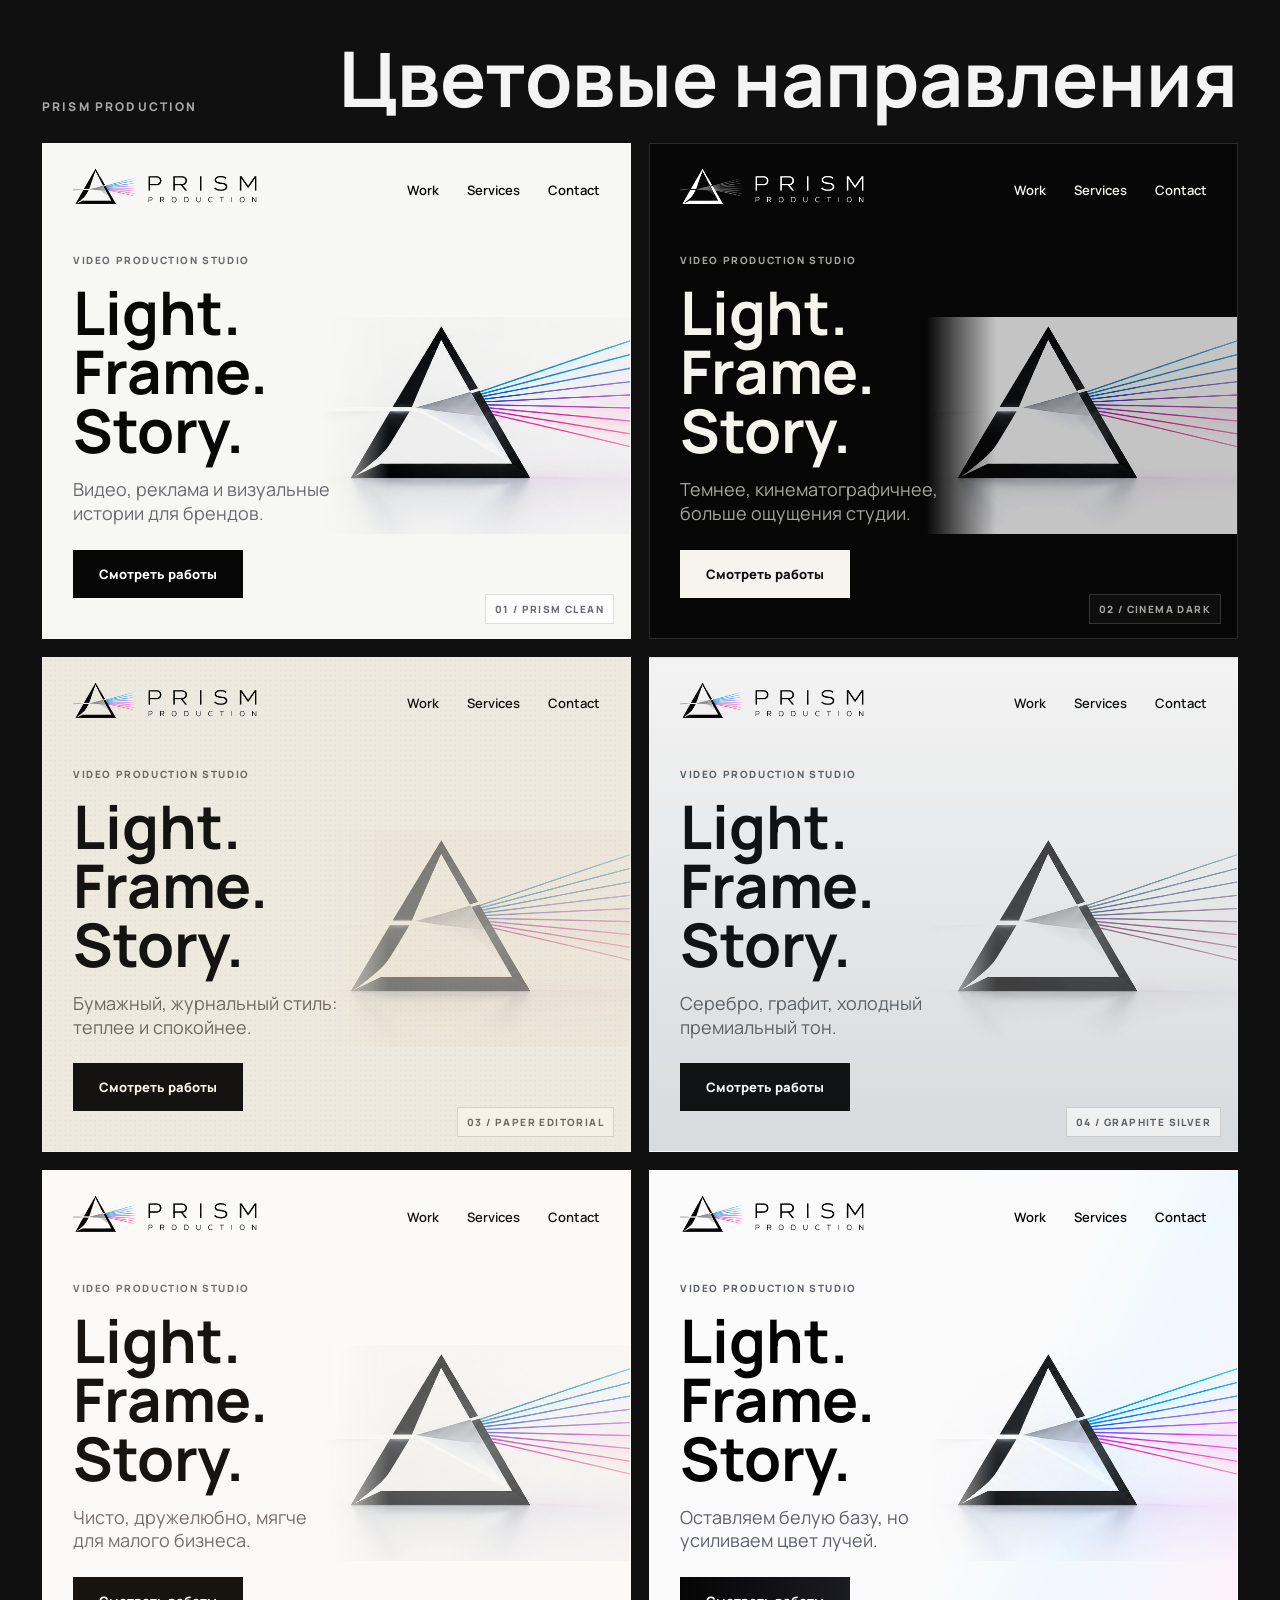
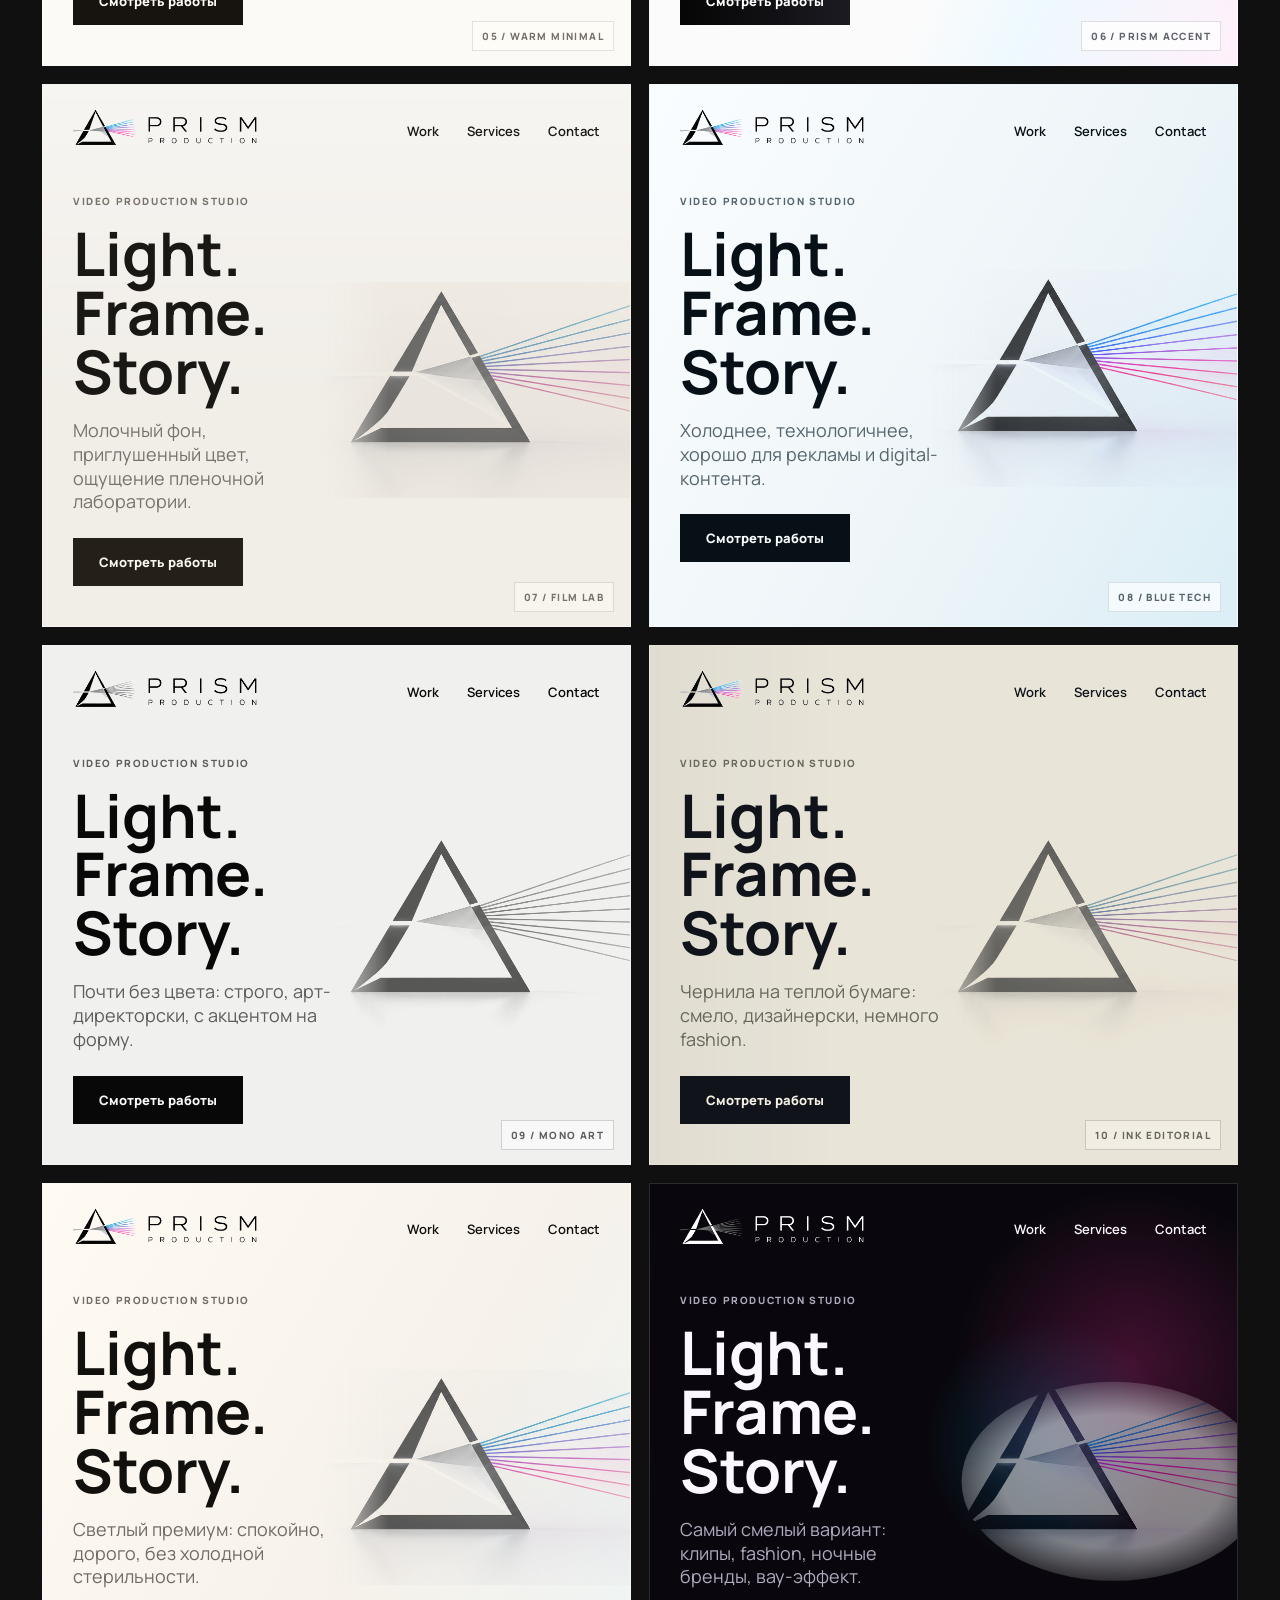
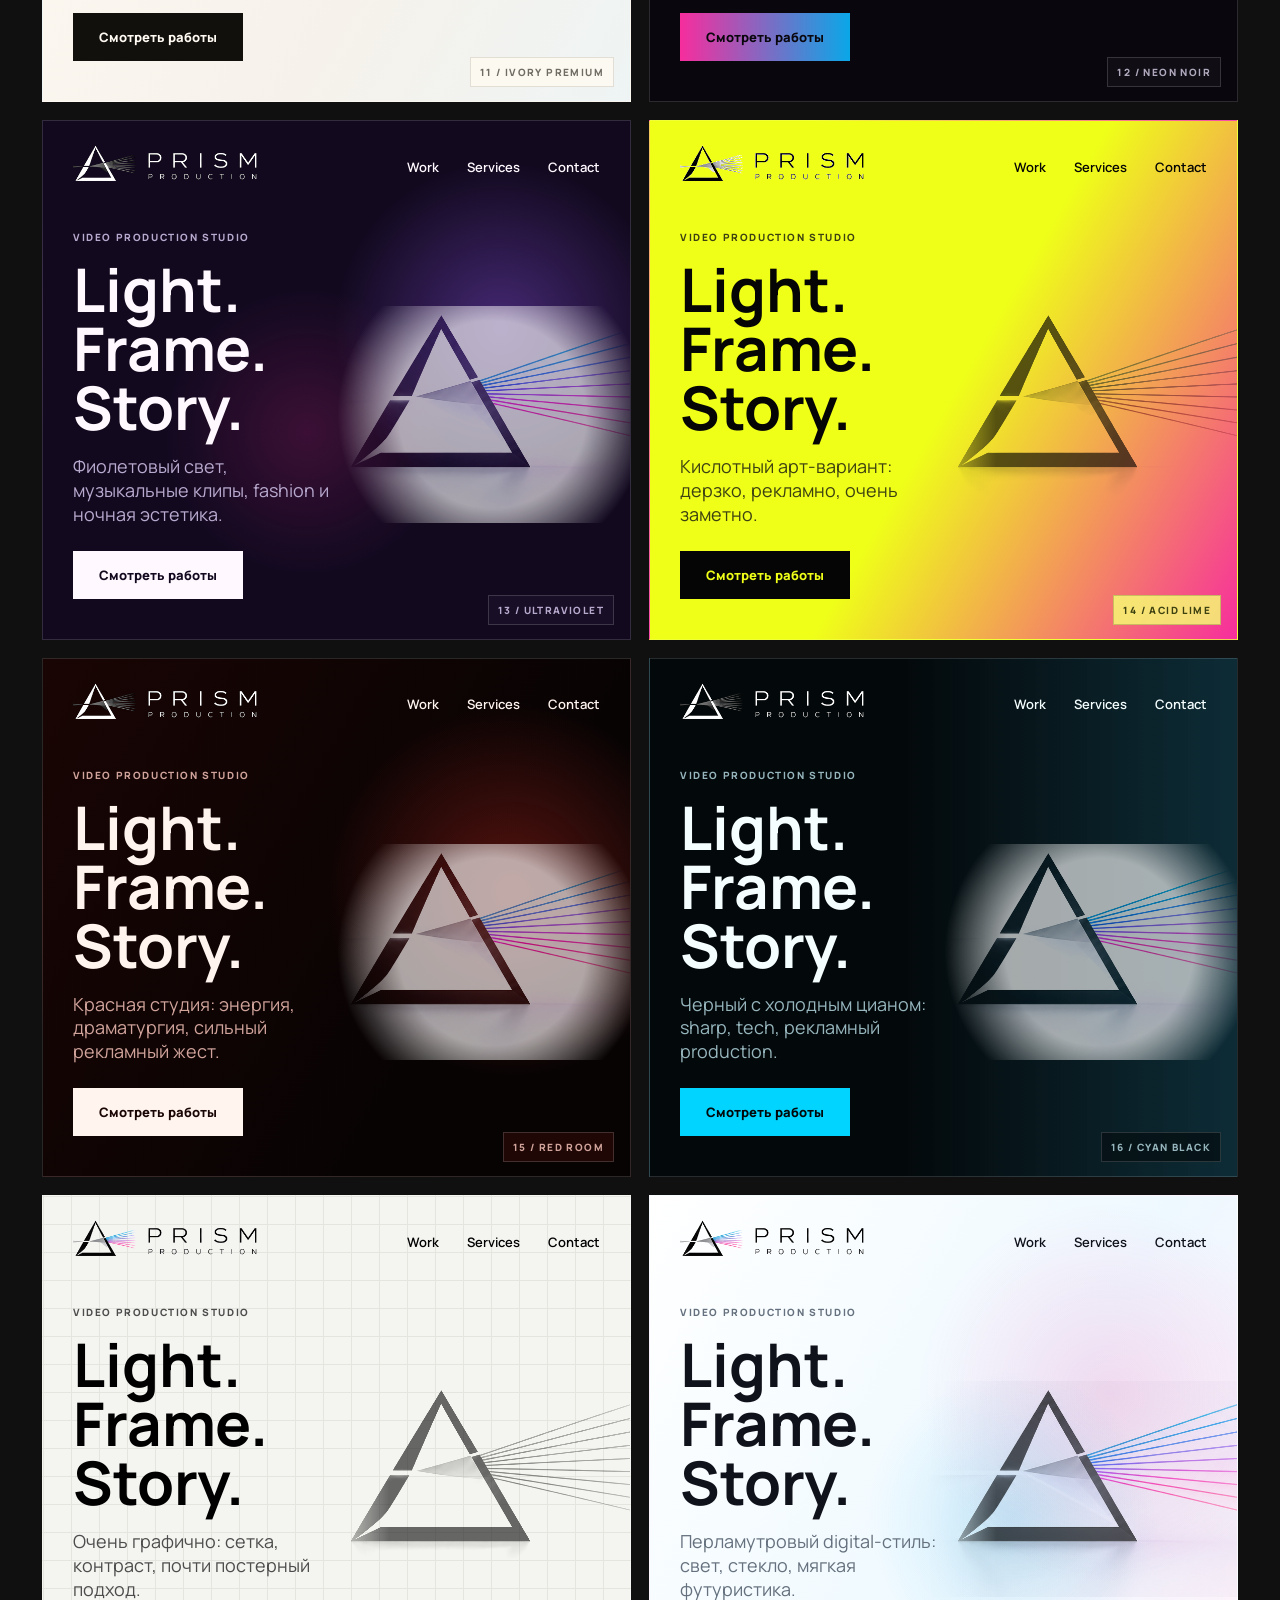
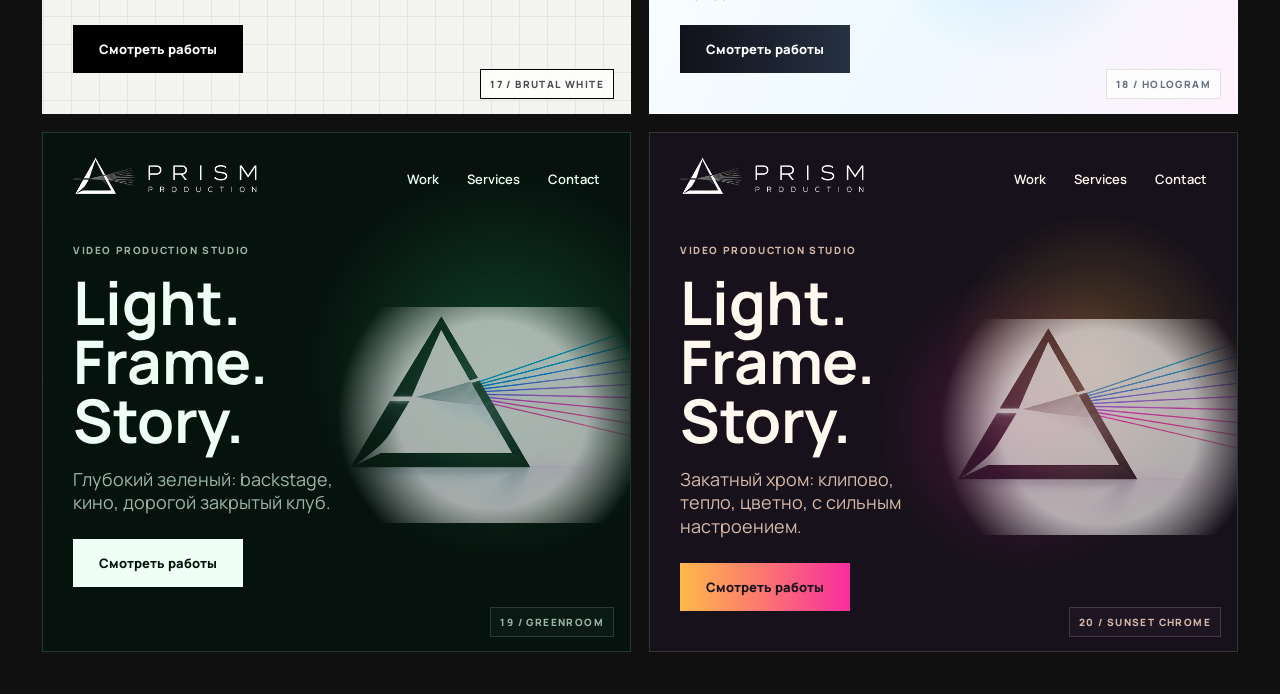
==== preview-color-variants.html @ ff5c2d5b "Add expanded color variant gallery" ====
<!doctype html>
<html lang="ru">
  <head>
    <meta charset="utf-8" />
    <meta name="viewport" content="width=device-width, initial-scale=1" />
    <title>PRISM color variants</title>
    <link rel="preconnect" href="https://fonts.googleapis.com" />
    <link rel="preconnect" href="https://fonts.gstatic.com" crossorigin />
    <link href="https://fonts.googleapis.com/css2?family=Manrope:wght@400;600;700;800&display=swap" rel="stylesheet" />
    <link rel="stylesheet" href="preview-color-variants.css" />
  </head>
  <body>
    <main class="preview-page">
      <header class="preview-intro">
        <p>PRISM Production</p>
        <h1>Цветовые направления</h1>
      </header>

      <section class="variant-grid">
        <article class="mockup clean">
          <div class="mockup-label">01 / PRISM Clean</div>
          <div class="mockup-header">
            <img src="assets/logo-transparent.png" alt="PRISM Production" />
            <nav><span>Work</span><span>Services</span><span>Contact</span></nav>
          </div>
          <div class="mockup-hero">
            <div>
              <p>Video production studio</p>
              <h2>Light. Frame. Story.</h2>
              <span>Видео, реклама и визуальные истории для брендов.</span>
              <button>Смотреть работы</button>
            </div>
            <img src="assets/hero-prism.png" alt="" />
          </div>
        </article>

        <article class="mockup dark">
          <div class="mockup-label">02 / Cinema Dark</div>
          <div class="mockup-header">
            <img src="assets/logo-transparent.png" alt="PRISM Production" />
            <nav><span>Work</span><span>Services</span><span>Contact</span></nav>
          </div>
          <div class="mockup-hero">
            <div>
              <p>Video production studio</p>
              <h2>Light. Frame. Story.</h2>
              <span>Темнее, кинематографичнее, больше ощущения студии.</span>
              <button>Смотреть работы</button>
            </div>
            <img src="assets/hero-prism.png" alt="" />
          </div>
        </article>

        <article class="mockup paper">
          <div class="mockup-label">03 / Paper Editorial</div>
          <div class="mockup-header">
            <img src="assets/logo-transparent.png" alt="PRISM Production" />
            <nav><span>Work</span><span>Services</span><span>Contact</span></nav>
          </div>
          <div class="mockup-hero">
            <div>
              <p>Video production studio</p>
              <h2>Light. Frame. Story.</h2>
              <span>Бумажный, журнальный стиль: теплее и спокойнее.</span>
              <button>Смотреть работы</button>
            </div>
            <img src="assets/hero-prism.png" alt="" />
          </div>
        </article>

        <article class="mockup graphite">
          <div class="mockup-label">04 / Graphite Silver</div>
          <div class="mockup-header">
            <img src="assets/logo-transparent.png" alt="PRISM Production" />
            <nav><span>Work</span><span>Services</span><span>Contact</span></nav>
          </div>
          <div class="mockup-hero">
            <div>
              <p>Video production studio</p>
              <h2>Light. Frame. Story.</h2>
              <span>Серебро, графит, холодный премиальный тон.</span>
              <button>Смотреть работы</button>
            </div>
            <img src="assets/hero-prism.png" alt="" />
          </div>
        </article>

        <article class="mockup warm">
          <div class="mockup-label">05 / Warm Minimal</div>
          <div class="mockup-header">
            <img src="assets/logo-transparent.png" alt="PRISM Production" />
            <nav><span>Work</span><span>Services</span><span>Contact</span></nav>
          </div>
          <div class="mockup-hero">
            <div>
              <p>Video production studio</p>
              <h2>Light. Frame. Story.</h2>
              <span>Чисто, дружелюбно, мягче для малого бизнеса.</span>
              <button>Смотреть работы</button>
            </div>
            <img src="assets/hero-prism.png" alt="" />
          </div>
        </article>

        <article class="mockup accent">
          <div class="mockup-label">06 / Prism Accent</div>
          <div class="mockup-header">
            <img src="assets/logo-transparent.png" alt="PRISM Production" />
            <nav><span>Work</span><span>Services</span><span>Contact</span></nav>
          </div>
          <div class="mockup-hero">
            <div>
              <p>Video production studio</p>
              <h2>Light. Frame. Story.</h2>
              <span>Оставляем белую базу, но усиливаем цвет лучей.</span>
              <button>Смотреть работы</button>
            </div>
            <img src="assets/hero-prism.png" alt="" />
          </div>
        </article>

        <article class="mockup film-lab">
          <div class="mockup-label">07 / Film Lab</div>
          <div class="mockup-header">
            <img src="assets/logo-transparent.png" alt="PRISM Production" />
            <nav><span>Work</span><span>Services</span><span>Contact</span></nav>
          </div>
          <div class="mockup-hero">
            <div>
              <p>Video production studio</p>
              <h2>Light. Frame. Story.</h2>
              <span>Молочный фон, приглушенный цвет, ощущение пленочной лаборатории.</span>
              <button>Смотреть работы</button>
            </div>
            <img src="assets/hero-prism.png" alt="" />
          </div>
        </article>

        <article class="mockup blue-tech">
          <div class="mockup-label">08 / Blue Tech</div>
          <div class="mockup-header">
            <img src="assets/logo-transparent.png" alt="PRISM Production" />
            <nav><span>Work</span><span>Services</span><span>Contact</span></nav>
          </div>
          <div class="mockup-hero">
            <div>
              <p>Video production studio</p>
              <h2>Light. Frame. Story.</h2>
              <span>Холоднее, технологичнее, хорошо для рекламы и digital-контента.</span>
              <button>Смотреть работы</button>
            </div>
            <img src="assets/hero-prism.png" alt="" />
          </div>
        </article>

        <article class="mockup mono-art">
          <div class="mockup-label">09 / Mono Art</div>
          <div class="mockup-header">
            <img src="assets/logo-transparent.png" alt="PRISM Production" />
            <nav><span>Work</span><span>Services</span><span>Contact</span></nav>
          </div>
          <div class="mockup-hero">
            <div>
              <p>Video production studio</p>
              <h2>Light. Frame. Story.</h2>
              <span>Почти без цвета: строго, арт-директорски, с акцентом на форму.</span>
              <button>Смотреть работы</button>
            </div>
            <img src="assets/hero-prism.png" alt="" />
          </div>
        </article>

        <article class="mockup ink-editorial">
          <div class="mockup-label">10 / Ink Editorial</div>
          <div class="mockup-header">
            <img src="assets/logo-transparent.png" alt="PRISM Production" />
            <nav><span>Work</span><span>Services</span><span>Contact</span></nav>
          </div>
          <div class="mockup-hero">
            <div>
              <p>Video production studio</p>
              <h2>Light. Frame. Story.</h2>
              <span>Чернила на теплой бумаге: смело, дизайнерски, немного fashion.</span>
              <button>Смотреть работы</button>
            </div>
            <img src="assets/hero-prism.png" alt="" />
          </div>
        </article>

        <article class="mockup ivory-premium">
          <div class="mockup-label">11 / Ivory Premium</div>
          <div class="mockup-header">
            <img src="assets/logo-transparent.png" alt="PRISM Production" />
            <nav><span>Work</span><span>Services</span><span>Contact</span></nav>
          </div>
          <div class="mockup-hero">
            <div>
              <p>Video production studio</p>
              <h2>Light. Frame. Story.</h2>
              <span>Светлый премиум: спокойно, дорого, без холодной стерильности.</span>
              <button>Смотреть работы</button>
            </div>
            <img src="assets/hero-prism.png" alt="" />
          </div>
        </article>

        <article class="mockup neon-noir">
          <div class="mockup-label">12 / Neon Noir</div>
          <div class="mockup-header">
            <img src="assets/logo-transparent.png" alt="PRISM Production" />
            <nav><span>Work</span><span>Services</span><span>Contact</span></nav>
          </div>
          <div class="mockup-hero">
            <div>
              <p>Video production studio</p>
              <h2>Light. Frame. Story.</h2>
              <span>Самый смелый вариант: клипы, fashion, ночные бренды, вау-эффект.</span>
              <button>Смотреть работы</button>
            </div>
            <img src="assets/hero-prism.png" alt="" />
          </div>
        </article>

        <article class="mockup ultraviolet">
          <div class="mockup-label">13 / Ultraviolet</div>
          <div class="mockup-header">
            <img src="assets/logo-transparent.png" alt="PRISM Production" />
            <nav><span>Work</span><span>Services</span><span>Contact</span></nav>
          </div>
          <div class="mockup-hero">
            <div>
              <p>Video production studio</p>
              <h2>Light. Frame. Story.</h2>
              <span>Фиолетовый свет, музыкальные клипы, fashion и ночная эстетика.</span>
              <button>Смотреть работы</button>
            </div>
            <img src="assets/hero-prism.png" alt="" />
          </div>
        </article>

        <article class="mockup acid-lime">
          <div class="mockup-label">14 / Acid Lime</div>
          <div class="mockup-header">
            <img src="assets/logo-transparent.png" alt="PRISM Production" />
            <nav><span>Work</span><span>Services</span><span>Contact</span></nav>
          </div>
          <div class="mockup-hero">
            <div>
              <p>Video production studio</p>
              <h2>Light. Frame. Story.</h2>
              <span>Кислотный арт-вариант: дерзко, рекламно, очень заметно.</span>
              <button>Смотреть работы</button>
            </div>
            <img src="assets/hero-prism.png" alt="" />
          </div>
        </article>

        <article class="mockup red-room">
          <div class="mockup-label">15 / Red Room</div>
          <div class="mockup-header">
            <img src="assets/logo-transparent.png" alt="PRISM Production" />
            <nav><span>Work</span><span>Services</span><span>Contact</span></nav>
          </div>
          <div class="mockup-hero">
            <div>
              <p>Video production studio</p>
              <h2>Light. Frame. Story.</h2>
              <span>Красная студия: энергия, драматургия, сильный рекламный жест.</span>
              <button>Смотреть работы</button>
            </div>
            <img src="assets/hero-prism.png" alt="" />
          </div>
        </article>

        <article class="mockup cyan-black">
          <div class="mockup-label">16 / Cyan Black</div>
          <div class="mockup-header">
            <img src="assets/logo-transparent.png" alt="PRISM Production" />
            <nav><span>Work</span><span>Services</span><span>Contact</span></nav>
          </div>
          <div class="mockup-hero">
            <div>
              <p>Video production studio</p>
              <h2>Light. Frame. Story.</h2>
              <span>Черный с холодным цианом: sharp, tech, рекламный production.</span>
              <button>Смотреть работы</button>
            </div>
            <img src="assets/hero-prism.png" alt="" />
          </div>
        </article>

        <article class="mockup brutal-white">
          <div class="mockup-label">17 / Brutal White</div>
          <div class="mockup-header">
            <img src="assets/logo-transparent.png" alt="PRISM Production" />
            <nav><span>Work</span><span>Services</span><span>Contact</span></nav>
          </div>
          <div class="mockup-hero">
            <div>
              <p>Video production studio</p>
              <h2>Light. Frame. Story.</h2>
              <span>Очень графично: сетка, контраст, почти постерный подход.</span>
              <button>Смотреть работы</button>
            </div>
            <img src="assets/hero-prism.png" alt="" />
          </div>
        </article>

        <article class="mockup hologram">
          <div class="mockup-label">18 / Hologram</div>
          <div class="mockup-header">
            <img src="assets/logo-transparent.png" alt="PRISM Production" />
            <nav><span>Work</span><span>Services</span><span>Contact</span></nav>
          </div>
          <div class="mockup-hero">
            <div>
              <p>Video production studio</p>
              <h2>Light. Frame. Story.</h2>
              <span>Перламутровый digital-стиль: свет, стекло, мягкая футуристика.</span>
              <button>Смотреть работы</button>
            </div>
            <img src="assets/hero-prism.png" alt="" />
          </div>
        </article>

        <article class="mockup greenroom">
          <div class="mockup-label">19 / Greenroom</div>
          <div class="mockup-header">
            <img src="assets/logo-transparent.png" alt="PRISM Production" />
            <nav><span>Work</span><span>Services</span><span>Contact</span></nav>
          </div>
          <div class="mockup-hero">
            <div>
              <p>Video production studio</p>
              <h2>Light. Frame. Story.</h2>
              <span>Глубокий зеленый: backstage, кино, дорогой закрытый клуб.</span>
              <button>Смотреть работы</button>
            </div>
            <img src="assets/hero-prism.png" alt="" />
          </div>
        </article>

        <article class="mockup sunset-chrome">
          <div class="mockup-label">20 / Sunset Chrome</div>
          <div class="mockup-header">
            <img src="assets/logo-transparent.png" alt="PRISM Production" />
            <nav><span>Work</span><span>Services</span><span>Contact</span></nav>
          </div>
          <div class="mockup-hero">
            <div>
              <p>Video production studio</p>
              <h2>Light. Frame. Story.</h2>
              <span>Закатный хром: клипово, тепло, цветно, с сильным настроением.</span>
              <button>Смотреть работы</button>
            </div>
            <img src="assets/hero-prism.png" alt="" />
          </div>
        </article>
      </section>
    </main>
  </body>
</html>
---- preview-color-variants.css ----
* {
  box-sizing: border-box;
}

body {
  margin: 0;
  background: #101010;
  color: #f4f4f4;
  font-family: "Manrope", Arial, sans-serif;
}

.preview-page {
  padding: 42px;
}

.preview-intro {
  display: flex;
  align-items: end;
  justify-content: space-between;
  gap: 24px;
  margin-bottom: 28px;
}

.preview-intro p {
  margin: 0;
  color: #a7a7a7;
  font-size: 12px;
  font-weight: 800;
  letter-spacing: 0.18em;
  text-transform: uppercase;
}

.preview-intro h1 {
  margin: 0;
  font-size: clamp(36px, 6vw, 82px);
  line-height: 0.95;
}

.variant-grid {
  display: grid;
  grid-template-columns: repeat(2, minmax(0, 1fr));
  gap: 18px;
}

.mockup {
  --bg: #f7f7f5;
  --paper: #fff;
  --ink: #070707;
  --muted: #686a70;
  --line: rgba(0, 0, 0, 0.12);
  position: relative;
  min-height: 430px;
  overflow: hidden;
  border: 1px solid rgba(255, 255, 255, 0.14);
  background: var(--bg);
  color: var(--ink);
}

.mockup-label {
  position: absolute;
  right: 16px;
  bottom: 14px;
  z-index: 5;
  padding: 7px 9px;
  border: 1px solid var(--line);
  background: color-mix(in srgb, var(--paper) 82%, transparent);
  color: var(--muted);
  font-size: 10px;
  font-weight: 800;
  letter-spacing: 0.14em;
  text-transform: uppercase;
}

.mockup-header {
  position: relative;
  z-index: 3;
  display: flex;
  align-items: center;
  justify-content: space-between;
  gap: 24px;
  padding: 24px 30px;
}

.mockup-header img {
  width: 185px;
}

.mockup-header nav {
  display: flex;
  gap: 28px;
  font-size: 13px;
  font-weight: 600;
}

.mockup-hero {
  position: relative;
  display: grid;
  grid-template-columns: minmax(0, 0.95fr) minmax(280px, 1.05fr);
  align-items: center;
  min-height: 330px;
  padding: 18px 0 40px 30px;
}

.mockup-hero div {
  position: relative;
  z-index: 3;
}

.mockup-hero p {
  margin: 0 0 16px;
  color: var(--muted);
  font-size: 10px;
  font-weight: 800;
  letter-spacing: 0.16em;
  text-transform: uppercase;
}

.mockup-hero h2 {
  max-width: 490px;
  margin: 0 0 18px;
  font-size: clamp(42px, 4.7vw, 68px);
  line-height: 0.98;
}

.mockup-hero span {
  display: block;
  max-width: 360px;
  margin-bottom: 24px;
  color: var(--muted);
  font-size: 18px;
  line-height: 1.32;
}

.mockup-hero button {
  min-width: 170px;
  height: 48px;
  border: 0;
  background: var(--ink);
  color: var(--paper);
  font: inherit;
  font-size: 13px;
  font-weight: 800;
}

.mockup-hero > img {
  position: relative;
  z-index: 2;
  width: 118%;
  margin-left: -6%;
  mix-blend-mode: multiply;
  -webkit-mask-image: linear-gradient(90deg, transparent 0, #000 20%, #000 100%);
  mask-image: linear-gradient(90deg, transparent 0, #000 20%, #000 100%);
}

.dark {
  --bg: #070707;
  --paper: #101010;
  --ink: #f6f4ef;
  --muted: #a6a6a0;
  --line: rgba(255, 255, 255, 0.16);
}

.dark .mockup-header img {
  filter: invert(1) grayscale(1) contrast(1.12);
  mix-blend-mode: screen;
}

.dark .mockup-hero > img {
  opacity: 0.76;
  filter: saturate(0.75) contrast(1.1);
  mix-blend-mode: screen;
}

.paper {
  --bg: #eee9df;
  --paper: #f8f3e8;
  --ink: #15130f;
  --muted: #6f695f;
  --line: rgba(45, 38, 26, 0.16);
}

.paper::before {
  position: absolute;
  inset: 0;
  background-image: radial-gradient(rgba(40, 32, 18, 0.18) 0.55px, transparent 0.7px);
  background-size: 5px 5px;
  content: "";
  opacity: 0.36;
  pointer-events: none;
}

.paper .mockup-hero > img {
  opacity: 0.5;
  filter: grayscale(0.2) sepia(0.18) contrast(0.95);
}

.graphite {
  --bg: #e0e1e2;
  --paper: #f4f4f4;
  --ink: #101214;
  --muted: #5b6268;
  --line: rgba(16, 18, 20, 0.16);
  background: linear-gradient(180deg, #f3f3f3, #d8dadd);
}

.graphite .mockup-hero > img {
  opacity: 0.72;
  filter: grayscale(0.75) contrast(1.1);
}

.warm {
  --bg: #fbfaf7;
  --paper: #fffdf8;
  --ink: #17130e;
  --muted: #77706a;
  --line: rgba(40, 30, 18, 0.12);
}

.warm .mockup-hero > img {
  opacity: 0.7;
  filter: saturate(0.82) contrast(0.98);
}

.accent {
  --bg: #fbfbfb;
  --paper: #fff;
  --ink: #030303;
  --muted: #5f626b;
  --line: rgba(0, 0, 0, 0.12);
  background: linear-gradient(115deg, #fbfbfb 0%, #fbfbfb 58%, #eef9ff 72%, #fff0fa 100%);
}

.accent .mockup-hero > img {
  opacity: 0.9;
  filter: saturate(1.28) contrast(1.03);
}

.accent .mockup-hero button {
  background: linear-gradient(90deg, #050505, #1b1b22);
}

.film-lab {
  --bg: #f1eee8;
  --paper: #faf7f0;
  --ink: #1a1814;
  --muted: #77736c;
  --line: rgba(40, 35, 25, 0.14);
  background:
    linear-gradient(180deg, rgba(255, 255, 255, 0.4), transparent 58%),
    #f1eee8;
}

.film-lab .mockup-hero > img {
  opacity: 0.62;
  filter: saturate(0.72) contrast(0.92) sepia(0.08);
}

.film-lab .mockup-hero button {
  background: #242018;
  color: #faf7f0;
}

.blue-tech {
  --bg: #eef5f8;
  --paper: #f9fdff;
  --ink: #061016;
  --muted: #55656d;
  --line: rgba(0, 40, 65, 0.13);
  background:
    linear-gradient(120deg, #fafdff 0%, #eef5f8 58%, #dbeef6 100%);
}

.blue-tech .mockup-hero > img {
  opacity: 0.78;
  filter: hue-rotate(12deg) saturate(1.15) contrast(1.02);
}

.blue-tech .mockup-hero button {
  background: #061016;
  color: #f9fdff;
}

.mono-art {
  --bg: #f0f0ee;
  --paper: #fafafa;
  --ink: #080808;
  --muted: #5d5d5b;
  --line: rgba(0, 0, 0, 0.16);
  background: #f0f0ee;
}

.mono-art .mockup-hero > img {
  opacity: 0.64;
  filter: grayscale(1) contrast(1.16);
}

.mono-art .mockup-header img {
  filter: grayscale(1) contrast(1.1);
}

.ink-editorial {
  --bg: #e8e4d8;
  --paper: #f4f0e5;
  --ink: #10131a;
  --muted: #68675e;
  --line: rgba(16, 19, 26, 0.18);
  background:
    linear-gradient(90deg, rgba(16, 19, 26, 0.04), transparent 32%),
    #e8e4d8;
}

.ink-editorial .mockup-hero > img {
  opacity: 0.58;
  filter: grayscale(0.45) sepia(0.08) contrast(1.05);
}

.ink-editorial .mockup-hero button {
  background: #10131a;
  color: #f4f0e5;
}

.ivory-premium {
  --bg: #f6f2eb;
  --paper: #fffaf2;
  --ink: #12100d;
  --muted: #706c64;
  --line: rgba(50, 38, 22, 0.13);
  background:
    linear-gradient(120deg, #fffaf2 0%, #f6f2eb 62%, #eef4f4 100%);
}

.ivory-premium .mockup-hero > img {
  opacity: 0.66;
  filter: saturate(0.9) contrast(1);
}

.ivory-premium .mockup-hero button {
  background: #12100d;
  color: #fffaf2;
}

.neon-noir {
  --bg: #09070d;
  --paper: #120f18;
  --ink: #fbf8ff;
  --muted: #b1a9bd;
  --line: rgba(255, 255, 255, 0.16);
  background:
    radial-gradient(circle at 82% 35%, rgba(247, 45, 157, 0.24), transparent 30%),
    radial-gradient(circle at 68% 50%, rgba(10, 167, 232, 0.22), transparent 26%),
    #09070d;
}

.neon-noir .mockup-header img {
  filter: invert(1) grayscale(1) contrast(1.08);
  mix-blend-mode: screen;
}

.neon-noir .mockup-hero > img {
  opacity: 0.64;
  filter: saturate(1.42) contrast(1.08) brightness(0.78);
  mix-blend-mode: screen;
  clip-path: ellipse(44% 46% at 54% 52%);
  -webkit-mask-image: radial-gradient(ellipse at 54% 52%, #000 0 42%, transparent 72%);
  mask-image: radial-gradient(ellipse at 54% 52%, #000 0 42%, transparent 72%);
}

.neon-noir .mockup-hero button {
  background: linear-gradient(90deg, #f72d9d, #0aa7e8);
  color: #09070d;
}

.ultraviolet {
  --bg: #12091f;
  --paper: #1a1028;
  --ink: #fff9ff;
  --muted: #b8a9ce;
  --line: rgba(255, 255, 255, 0.16);
  background:
    radial-gradient(circle at 78% 40%, rgba(154, 92, 255, 0.38), transparent 30%),
    radial-gradient(circle at 45% 60%, rgba(247, 45, 157, 0.18), transparent 32%),
    #12091f;
}

.ultraviolet .mockup-header img,
.red-room .mockup-header img,
.cyan-black .mockup-header img,
.greenroom .mockup-header img {
  filter: invert(1) grayscale(1) contrast(1.08);
  mix-blend-mode: screen;
}

.ultraviolet .mockup-hero > img,
.red-room .mockup-hero > img,
.cyan-black .mockup-hero > img,
.greenroom .mockup-hero > img {
  opacity: 0.74;
  filter: saturate(1.2) contrast(1.08) brightness(0.86);
  mix-blend-mode: screen;
  -webkit-mask-image: radial-gradient(circle at 50% 50%, #000 0 46%, transparent 76%);
  mask-image: radial-gradient(circle at 50% 50%, #000 0 46%, transparent 76%);
}

.ultraviolet .mockup-hero button {
  background: #fff9ff;
  color: #12091f;
}

.acid-lime {
  --bg: #efff18;
  --paper: #f7ff73;
  --ink: #050505;
  --muted: #3e4211;
  --line: rgba(0, 0, 0, 0.18);
  background:
    linear-gradient(120deg, #efff18 0%, #efff18 52%, #f72d9d 100%);
}

.acid-lime .mockup-header img {
  filter: grayscale(1) contrast(1.15);
}

.acid-lime .mockup-hero > img {
  opacity: 0.64;
  filter: grayscale(0.7) contrast(1.22);
}

.acid-lime .mockup-hero button {
  background: #050505;
  color: #efff18;
}

.red-room {
  --bg: #190504;
  --paper: #250807;
  --ink: #fff4ee;
  --muted: #d0a39b;
  --line: rgba(255, 255, 255, 0.16);
  background:
    radial-gradient(circle at 80% 45%, rgba(255, 54, 43, 0.32), transparent 34%),
    linear-gradient(120deg, #190504, #070303 72%);
}

.red-room .mockup-hero button {
  background: #fff4ee;
  color: #190504;
}

.cyan-black {
  --bg: #03080a;
  --paper: #061014;
  --ink: #f5feff;
  --muted: #96b5bd;
  --line: rgba(255, 255, 255, 0.15);
  background:
    linear-gradient(90deg, #03080a 0%, #03080a 42%, rgba(0, 191, 255, 0.16) 100%);
}

.cyan-black .mockup-hero button {
  background: #00d4ff;
  color: #03080a;
}

.brutal-white {
  --bg: #f4f4f0;
  --paper: #ffffff;
  --ink: #000;
  --muted: #4d4d4d;
  --line: #000;
  background:
    linear-gradient(#e5e5e0 1px, transparent 1px),
    linear-gradient(90deg, #e5e5e0 1px, transparent 1px),
    #f4f4f0;
  background-size: 28px 28px;
}

.brutal-white .mockup-header,
.brutal-white .mockup-hero {
  border-color: #000;
}

.brutal-white .mockup-hero > img {
  opacity: 0.58;
  filter: grayscale(1) contrast(1.35);
}

.brutal-white .mockup-hero button {
  border: 2px solid #000;
  background: #000;
  color: #fff;
}

.hologram {
  --bg: #f6fbff;
  --paper: #fff;
  --ink: #10121b;
  --muted: #65717e;
  --line: rgba(20, 30, 45, 0.12);
  background:
    radial-gradient(circle at 78% 38%, rgba(247, 45, 157, 0.15), transparent 34%),
    radial-gradient(circle at 62% 62%, rgba(10, 167, 232, 0.16), transparent 30%),
    linear-gradient(120deg, #ffffff, #eef9ff 60%, #fff1fb);
}

.hologram .mockup-hero > img {
  opacity: 0.72;
  filter: saturate(1.18) contrast(0.98);
}

.hologram .mockup-hero button {
  background: linear-gradient(90deg, #10121b, #263142);
}

.greenroom {
  --bg: #06120d;
  --paper: #0b1c15;
  --ink: #effff5;
  --muted: #9ab7a6;
  --line: rgba(255, 255, 255, 0.14);
  background:
    radial-gradient(circle at 78% 45%, rgba(47, 198, 121, 0.25), transparent 36%),
    #06120d;
}

.greenroom .mockup-hero button {
  background: #effff5;
  color: #06120d;
}

.sunset-chrome {
  --bg: #16111a;
  --paper: #201724;
  --ink: #fff8ef;
  --muted: #d6b8aa;
  --line: rgba(255, 255, 255, 0.15);
  background:
    radial-gradient(circle at 76% 44%, rgba(255, 186, 73, 0.28), transparent 28%),
    radial-gradient(circle at 64% 56%, rgba(247, 45, 157, 0.24), transparent 32%),
    #16111a;
}

.sunset-chrome .mockup-header img {
  filter: invert(1) grayscale(1) contrast(1.08);
  mix-blend-mode: screen;
}

.sunset-chrome .mockup-hero > img {
  opacity: 0.74;
  filter: sepia(0.1) saturate(1.32) contrast(1.04) brightness(0.88);
  mix-blend-mode: screen;
  -webkit-mask-image: radial-gradient(circle at 50% 50%, #000 0 48%, transparent 78%);
  mask-image: radial-gradient(circle at 50% 50%, #000 0 48%, transparent 78%);
}

.sunset-chrome .mockup-hero button {
  background: linear-gradient(90deg, #ffba49, #f72d9d);
  color: #16111a;
}

@media (max-width: 920px) {
  .preview-page {
    padding: 24px;
  }

  .variant-grid {
    grid-template-columns: 1fr;
  }

  .mockup-hero {
    grid-template-columns: 1fr;
  }

  .mockup-hero > img {
    position: absolute;
    right: -170px;
    bottom: 0;
    width: 520px;
    opacity: 0.38;
  }
}
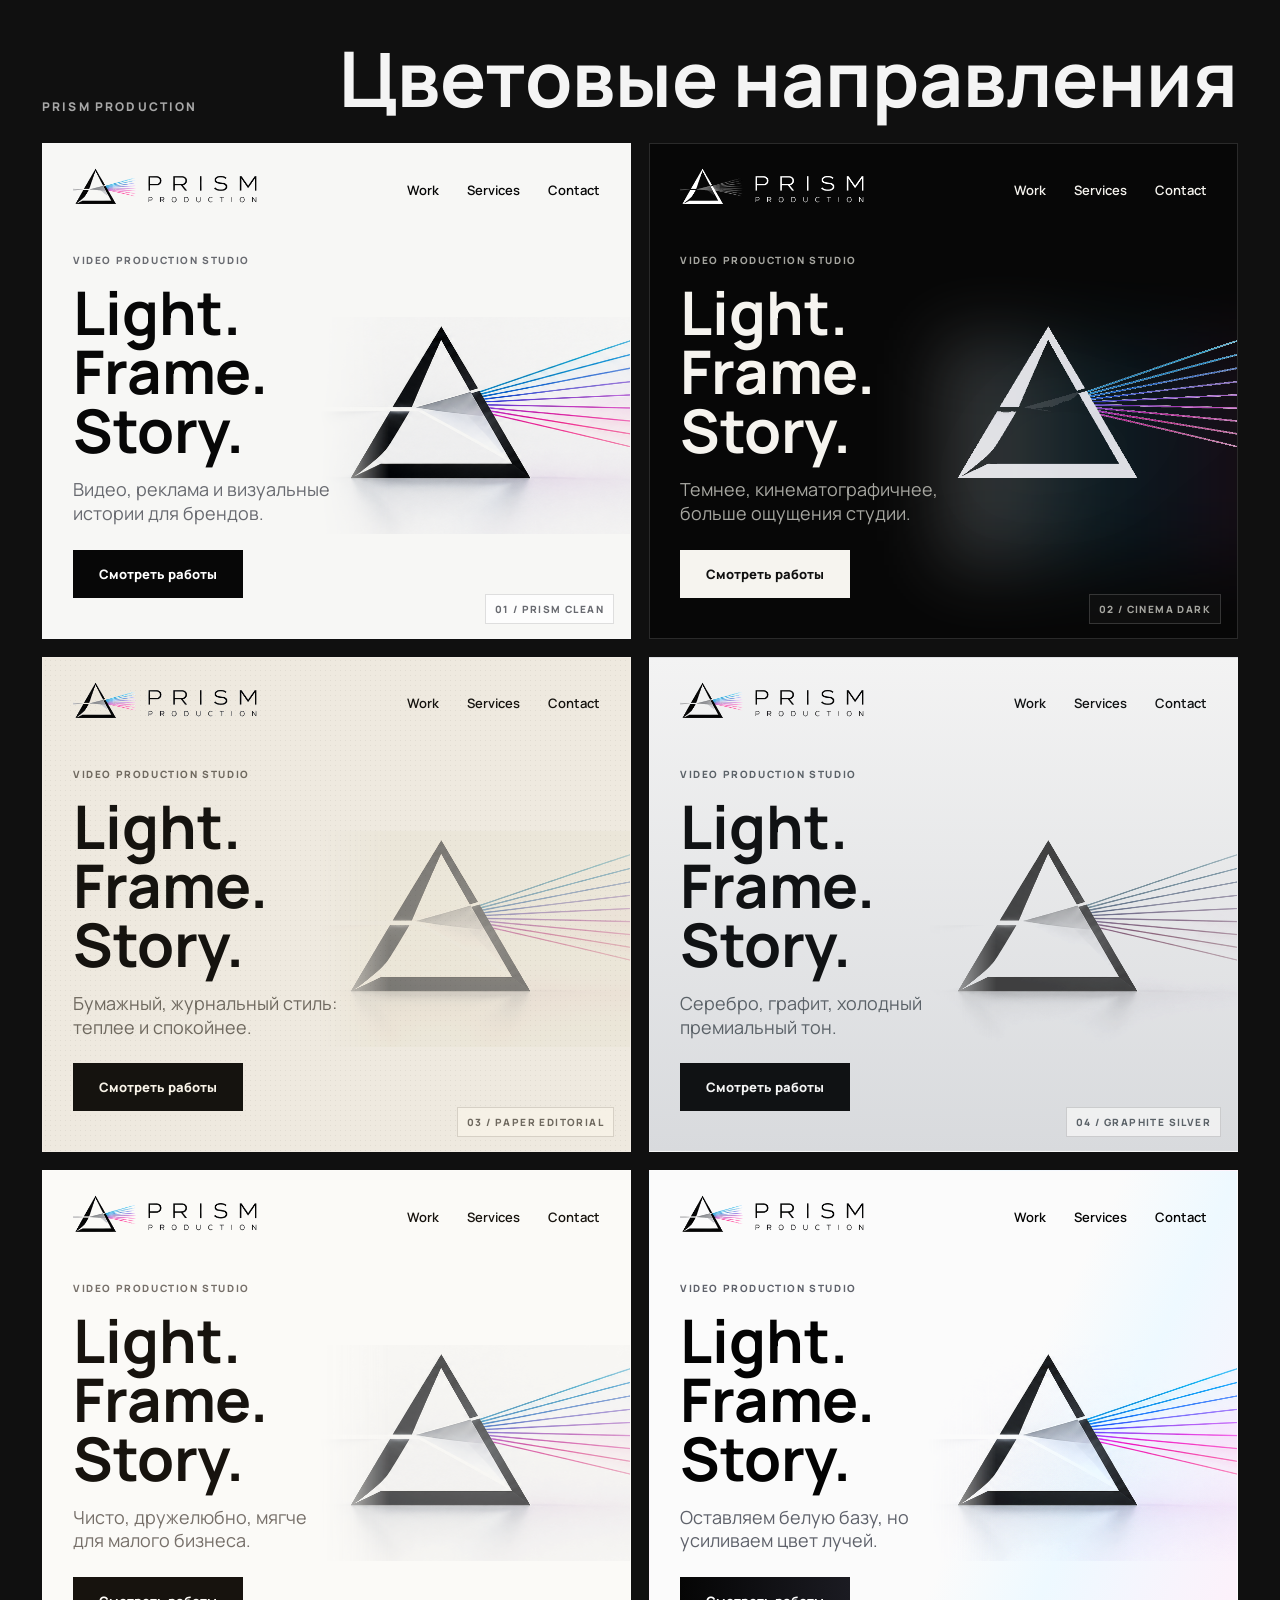
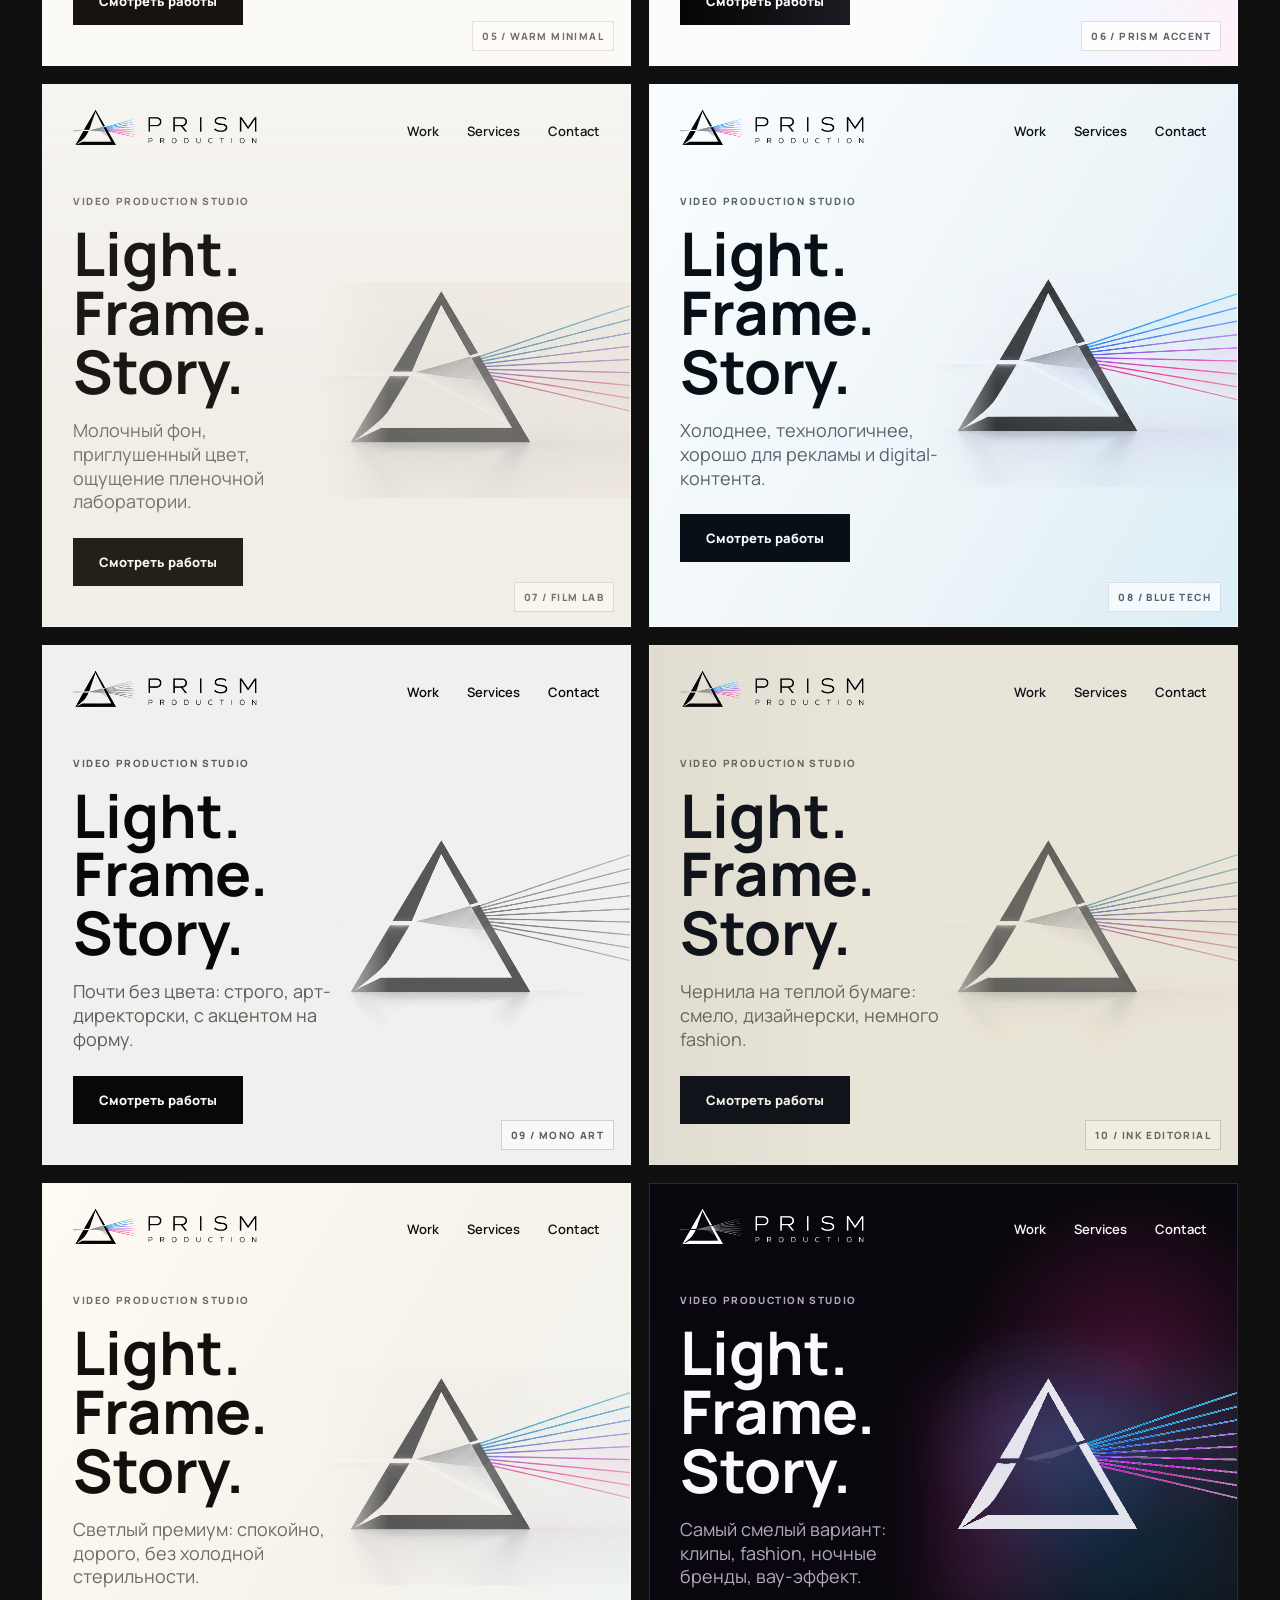
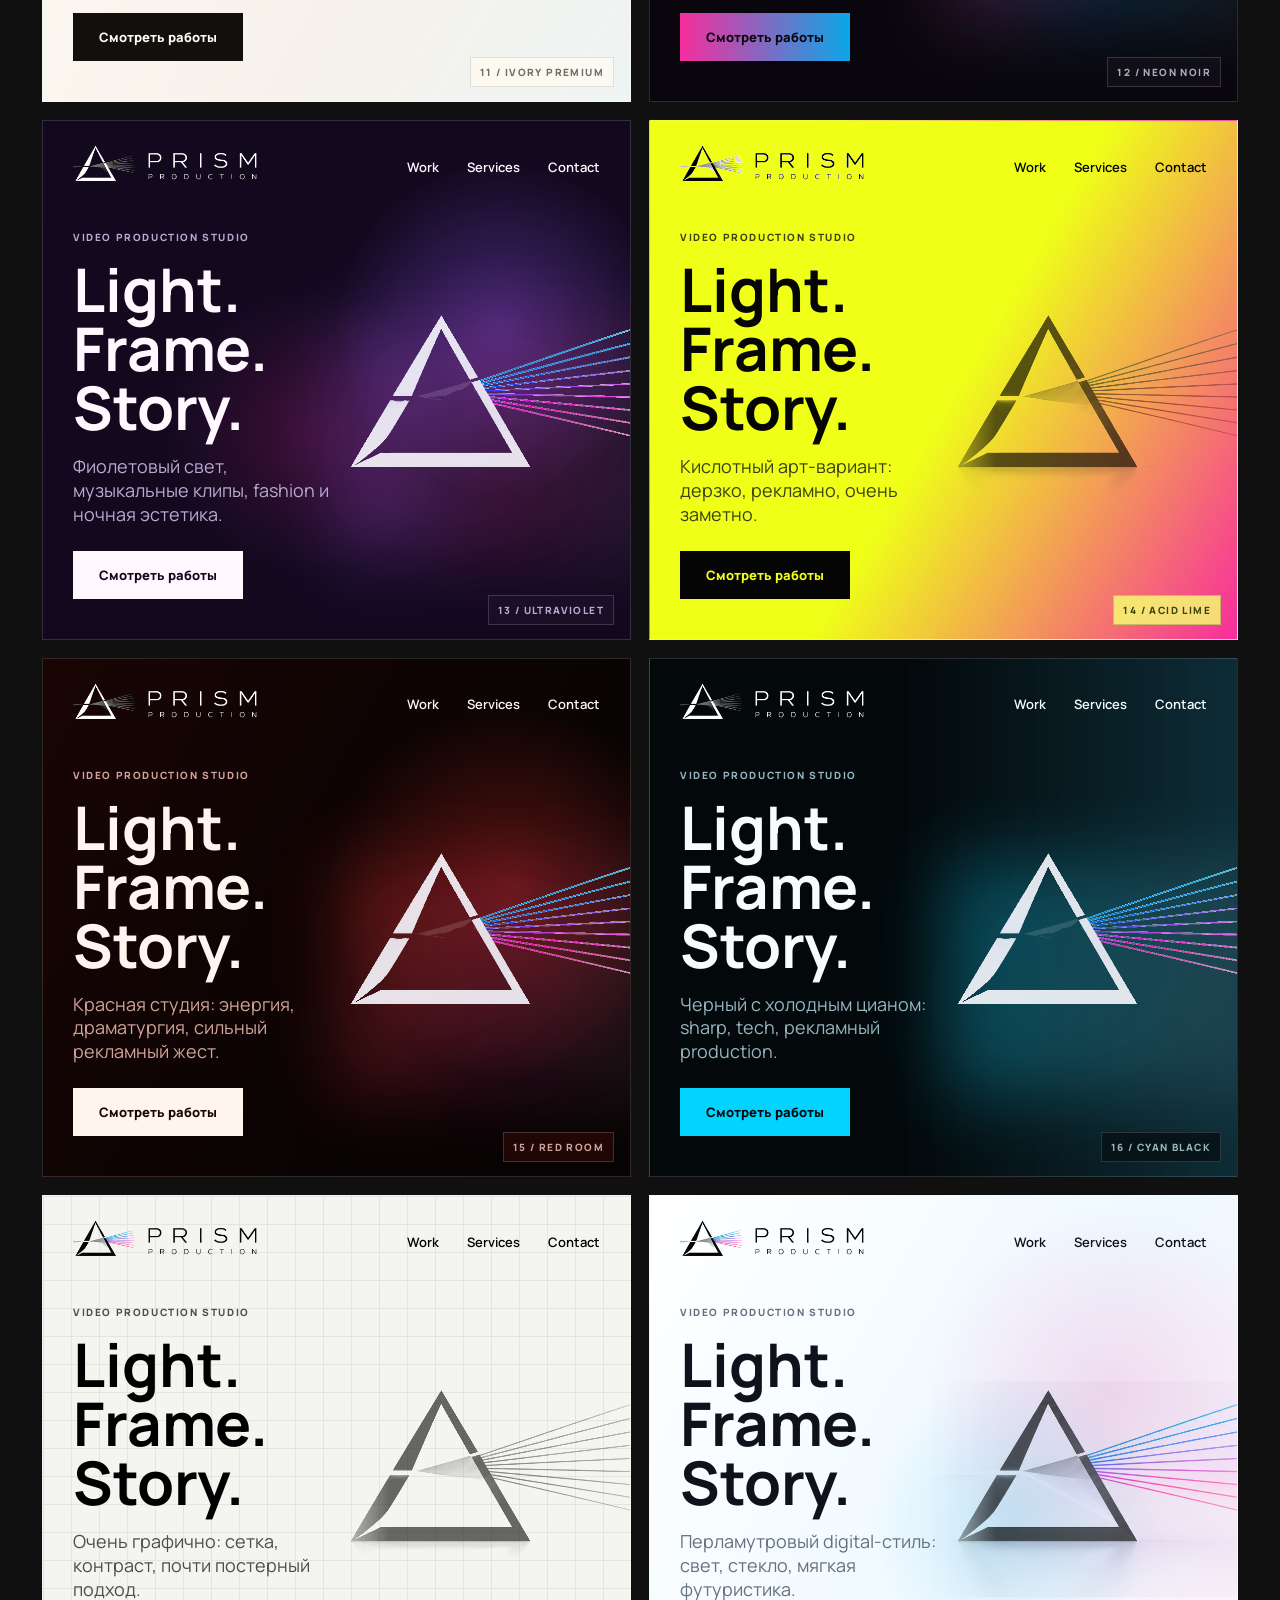
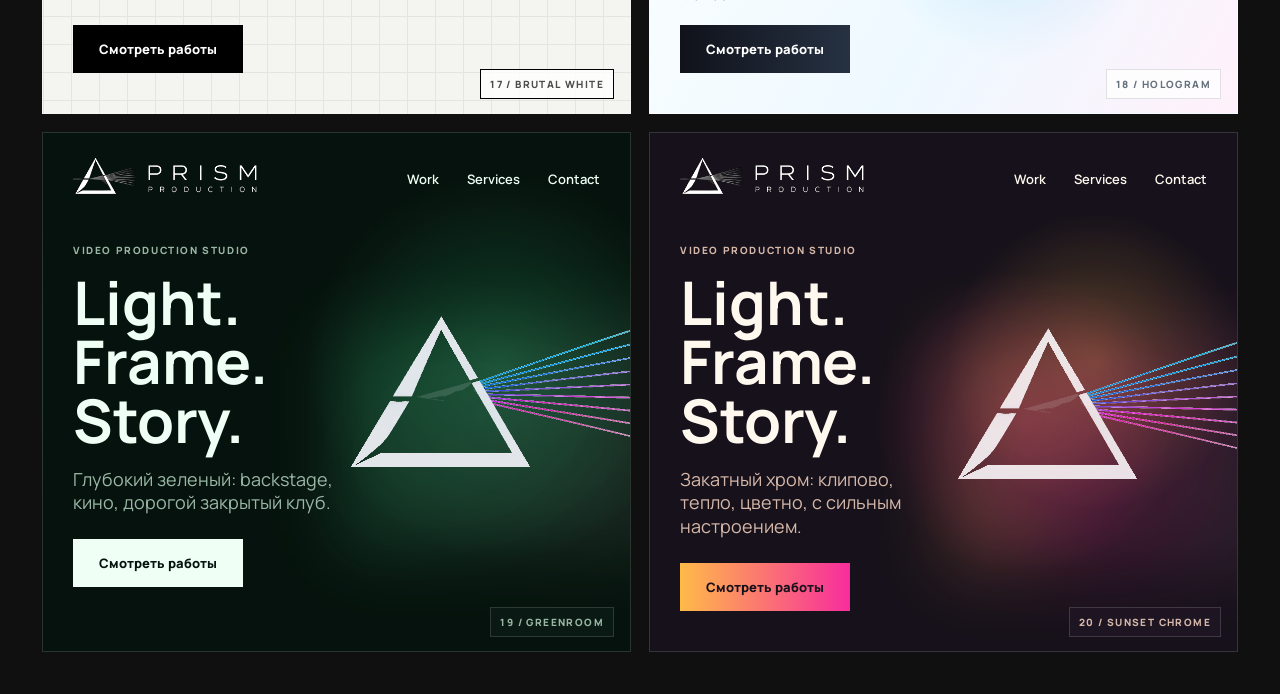
==== commit 4cefeb67: "Replace preview prism masks with transparent assets" ====
--- a/preview-color-variants.html
+++ b/preview-color-variants.html
@@ -47,7 +47,7 @@
               <span>Темнее, кинематографичнее, больше ощущения студии.</span>
               <button>Смотреть работы</button>
             </div>
-            <img src="assets/hero-prism.png" alt="" />
+            <img src="assets/hero-prism-transparent-light.png" alt="" />
           </div>
         </article>
 
@@ -217,7 +217,7 @@
               <span>Самый смелый вариант: клипы, fashion, ночные бренды, вау-эффект.</span>
               <button>Смотреть работы</button>
             </div>
-            <img src="assets/hero-prism.png" alt="" />
+            <img src="assets/hero-prism-transparent-light.png" alt="" />
           </div>
         </article>
 
@@ -234,7 +234,7 @@
               <span>Фиолетовый свет, музыкальные клипы, fashion и ночная эстетика.</span>
               <button>Смотреть работы</button>
             </div>
-            <img src="assets/hero-prism.png" alt="" />
+            <img src="assets/hero-prism-transparent-light.png" alt="" />
           </div>
         </article>
 
@@ -268,7 +268,7 @@
               <span>Красная студия: энергия, драматургия, сильный рекламный жест.</span>
               <button>Смотреть работы</button>
             </div>
-            <img src="assets/hero-prism.png" alt="" />
+            <img src="assets/hero-prism-transparent-light.png" alt="" />
           </div>
         </article>
 
@@ -285,7 +285,7 @@
               <span>Черный с холодным цианом: sharp, tech, рекламный production.</span>
               <button>Смотреть работы</button>
             </div>
-            <img src="assets/hero-prism.png" alt="" />
+            <img src="assets/hero-prism-transparent-light.png" alt="" />
           </div>
         </article>
 
@@ -336,7 +336,7 @@
               <span>Глубокий зеленый: backstage, кино, дорогой закрытый клуб.</span>
               <button>Смотреть работы</button>
             </div>
-            <img src="assets/hero-prism.png" alt="" />
+            <img src="assets/hero-prism-transparent-light.png" alt="" />
           </div>
         </article>
 
@@ -353,7 +353,7 @@
               <span>Закатный хром: клипово, тепло, цветно, с сильным настроением.</span>
               <button>Смотреть работы</button>
             </div>
-            <img src="assets/hero-prism.png" alt="" />
+            <img src="assets/hero-prism-transparent-light.png" alt="" />
           </div>
         </article>
       </section>
--- a/preview-color-variants.css
+++ b/preview-color-variants.css
@@ -101,6 +101,20 @@
   padding: 18px 0 40px 30px;
 }
 
+.mockup-hero::after {
+  position: absolute;
+  top: 26%;
+  right: -8%;
+  z-index: 1;
+  width: 58%;
+  height: 56%;
+  background: var(--glow, transparent);
+  content: "";
+  filter: blur(36px);
+  opacity: var(--glow-opacity, 0);
+  pointer-events: none;
+}
+
 .mockup-hero div {
   position: relative;
   z-index: 3;
@@ -158,6 +172,8 @@
   --ink: #f6f4ef;
   --muted: #a6a6a0;
   --line: rgba(255, 255, 255, 0.16);
+  --glow: linear-gradient(90deg, rgba(255, 255, 255, 0.26), rgba(10, 167, 232, 0.12), rgba(247, 45, 157, 0.1));
+  --glow-opacity: 0.85;
 }
 
 .dark .mockup-header img {
@@ -166,9 +182,11 @@
 }
 
 .dark .mockup-hero > img {
-  opacity: 0.76;
-  filter: saturate(0.75) contrast(1.1);
-  mix-blend-mode: screen;
+  opacity: 0.88;
+  filter: saturate(0.8) contrast(1.06) drop-shadow(0 24px 46px rgba(255, 255, 255, 0.08));
+  mix-blend-mode: normal;
+  -webkit-mask-image: none;
+  mask-image: none;
 }
 
 .paper {
@@ -349,6 +367,8 @@
     radial-gradient(circle at 82% 35%, rgba(247, 45, 157, 0.24), transparent 30%),
     radial-gradient(circle at 68% 50%, rgba(10, 167, 232, 0.22), transparent 26%),
     #09070d;
+  --glow: linear-gradient(100deg, rgba(247, 45, 157, 0.3), rgba(10, 167, 232, 0.22), rgba(255, 255, 255, 0.08));
+  --glow-opacity: 0.95;
 }
 
 .neon-noir .mockup-header img {
@@ -357,12 +377,12 @@
 }
 
 .neon-noir .mockup-hero > img {
-  opacity: 0.64;
-  filter: saturate(1.42) contrast(1.08) brightness(0.78);
-  mix-blend-mode: screen;
-  clip-path: ellipse(44% 46% at 54% 52%);
-  -webkit-mask-image: radial-gradient(ellipse at 54% 52%, #000 0 42%, transparent 72%);
-  mask-image: radial-gradient(ellipse at 54% 52%, #000 0 42%, transparent 72%);
+  opacity: 0.9;
+  filter: saturate(1.28) contrast(1.05) drop-shadow(0 28px 58px rgba(247, 45, 157, 0.18));
+  mix-blend-mode: normal;
+  clip-path: none;
+  -webkit-mask-image: none;
+  mask-image: none;
 }
 
 .neon-noir .mockup-hero button {
@@ -380,6 +400,8 @@
     radial-gradient(circle at 78% 40%, rgba(154, 92, 255, 0.38), transparent 30%),
     radial-gradient(circle at 45% 60%, rgba(247, 45, 157, 0.18), transparent 32%),
     #12091f;
+  --glow: linear-gradient(100deg, rgba(154, 92, 255, 0.36), rgba(247, 45, 157, 0.18), rgba(255, 255, 255, 0.08));
+  --glow-opacity: 0.9;
 }
 
 .ultraviolet .mockup-header img,
@@ -394,11 +416,11 @@
 .red-room .mockup-hero > img,
 .cyan-black .mockup-hero > img,
 .greenroom .mockup-hero > img {
-  opacity: 0.74;
-  filter: saturate(1.2) contrast(1.08) brightness(0.86);
-  mix-blend-mode: screen;
-  -webkit-mask-image: radial-gradient(circle at 50% 50%, #000 0 46%, transparent 76%);
-  mask-image: radial-gradient(circle at 50% 50%, #000 0 46%, transparent 76%);
+  opacity: 0.9;
+  filter: saturate(1.08) contrast(1.04) drop-shadow(0 28px 58px rgba(255, 255, 255, 0.1));
+  mix-blend-mode: normal;
+  -webkit-mask-image: none;
+  mask-image: none;
 }
 
 .ultraviolet .mockup-hero button {
@@ -439,6 +461,8 @@
   background:
     radial-gradient(circle at 80% 45%, rgba(255, 54, 43, 0.32), transparent 34%),
     linear-gradient(120deg, #190504, #070303 72%);
+  --glow: linear-gradient(100deg, rgba(255, 54, 43, 0.32), rgba(247, 45, 157, 0.16), rgba(255, 255, 255, 0.08));
+  --glow-opacity: 0.88;
 }
 
 .red-room .mockup-hero button {
@@ -454,6 +478,8 @@
   --line: rgba(255, 255, 255, 0.15);
   background:
     linear-gradient(90deg, #03080a 0%, #03080a 42%, rgba(0, 191, 255, 0.16) 100%);
+  --glow: linear-gradient(100deg, rgba(0, 212, 255, 0.34), rgba(255, 255, 255, 0.09));
+  --glow-opacity: 0.9;
 }
 
 .cyan-black .mockup-hero button {
@@ -520,6 +546,8 @@
   background:
     radial-gradient(circle at 78% 45%, rgba(47, 198, 121, 0.25), transparent 36%),
     #06120d;
+  --glow: linear-gradient(100deg, rgba(47, 198, 121, 0.25), rgba(255, 255, 255, 0.1));
+  --glow-opacity: 0.82;
 }
 
 .greenroom .mockup-hero button {
@@ -537,6 +565,8 @@
     radial-gradient(circle at 76% 44%, rgba(255, 186, 73, 0.28), transparent 28%),
     radial-gradient(circle at 64% 56%, rgba(247, 45, 157, 0.24), transparent 32%),
     #16111a;
+  --glow: linear-gradient(100deg, rgba(255, 186, 73, 0.28), rgba(247, 45, 157, 0.2), rgba(255, 255, 255, 0.08));
+  --glow-opacity: 0.9;
 }
 
 .sunset-chrome .mockup-header img {
@@ -545,11 +575,11 @@
 }
 
 .sunset-chrome .mockup-hero > img {
-  opacity: 0.74;
-  filter: sepia(0.1) saturate(1.32) contrast(1.04) brightness(0.88);
-  mix-blend-mode: screen;
-  -webkit-mask-image: radial-gradient(circle at 50% 50%, #000 0 48%, transparent 78%);
-  mask-image: radial-gradient(circle at 50% 50%, #000 0 48%, transparent 78%);
+  opacity: 0.88;
+  filter: sepia(0.08) saturate(1.24) contrast(1.04) drop-shadow(0 28px 58px rgba(255, 186, 73, 0.14));
+  mix-blend-mode: normal;
+  -webkit-mask-image: none;
+  mask-image: none;
 }
 
 .sunset-chrome .mockup-hero button {
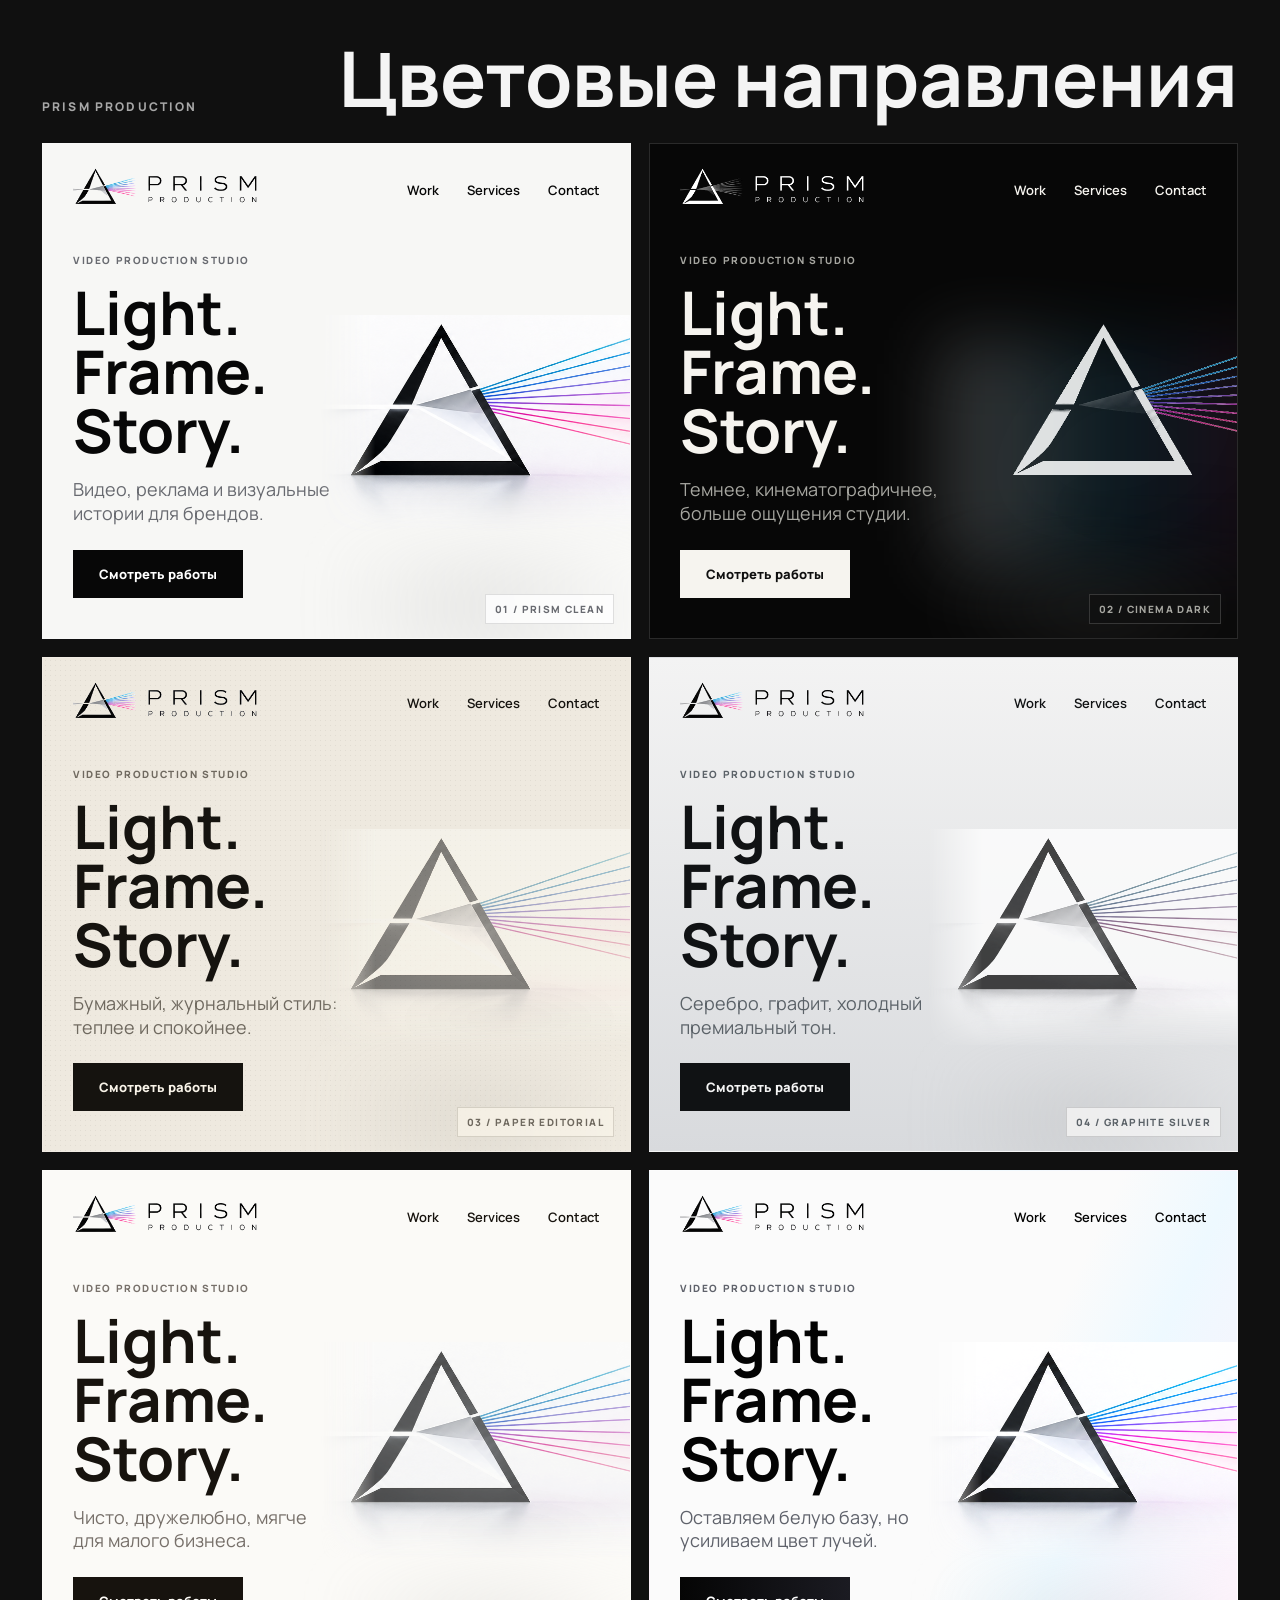
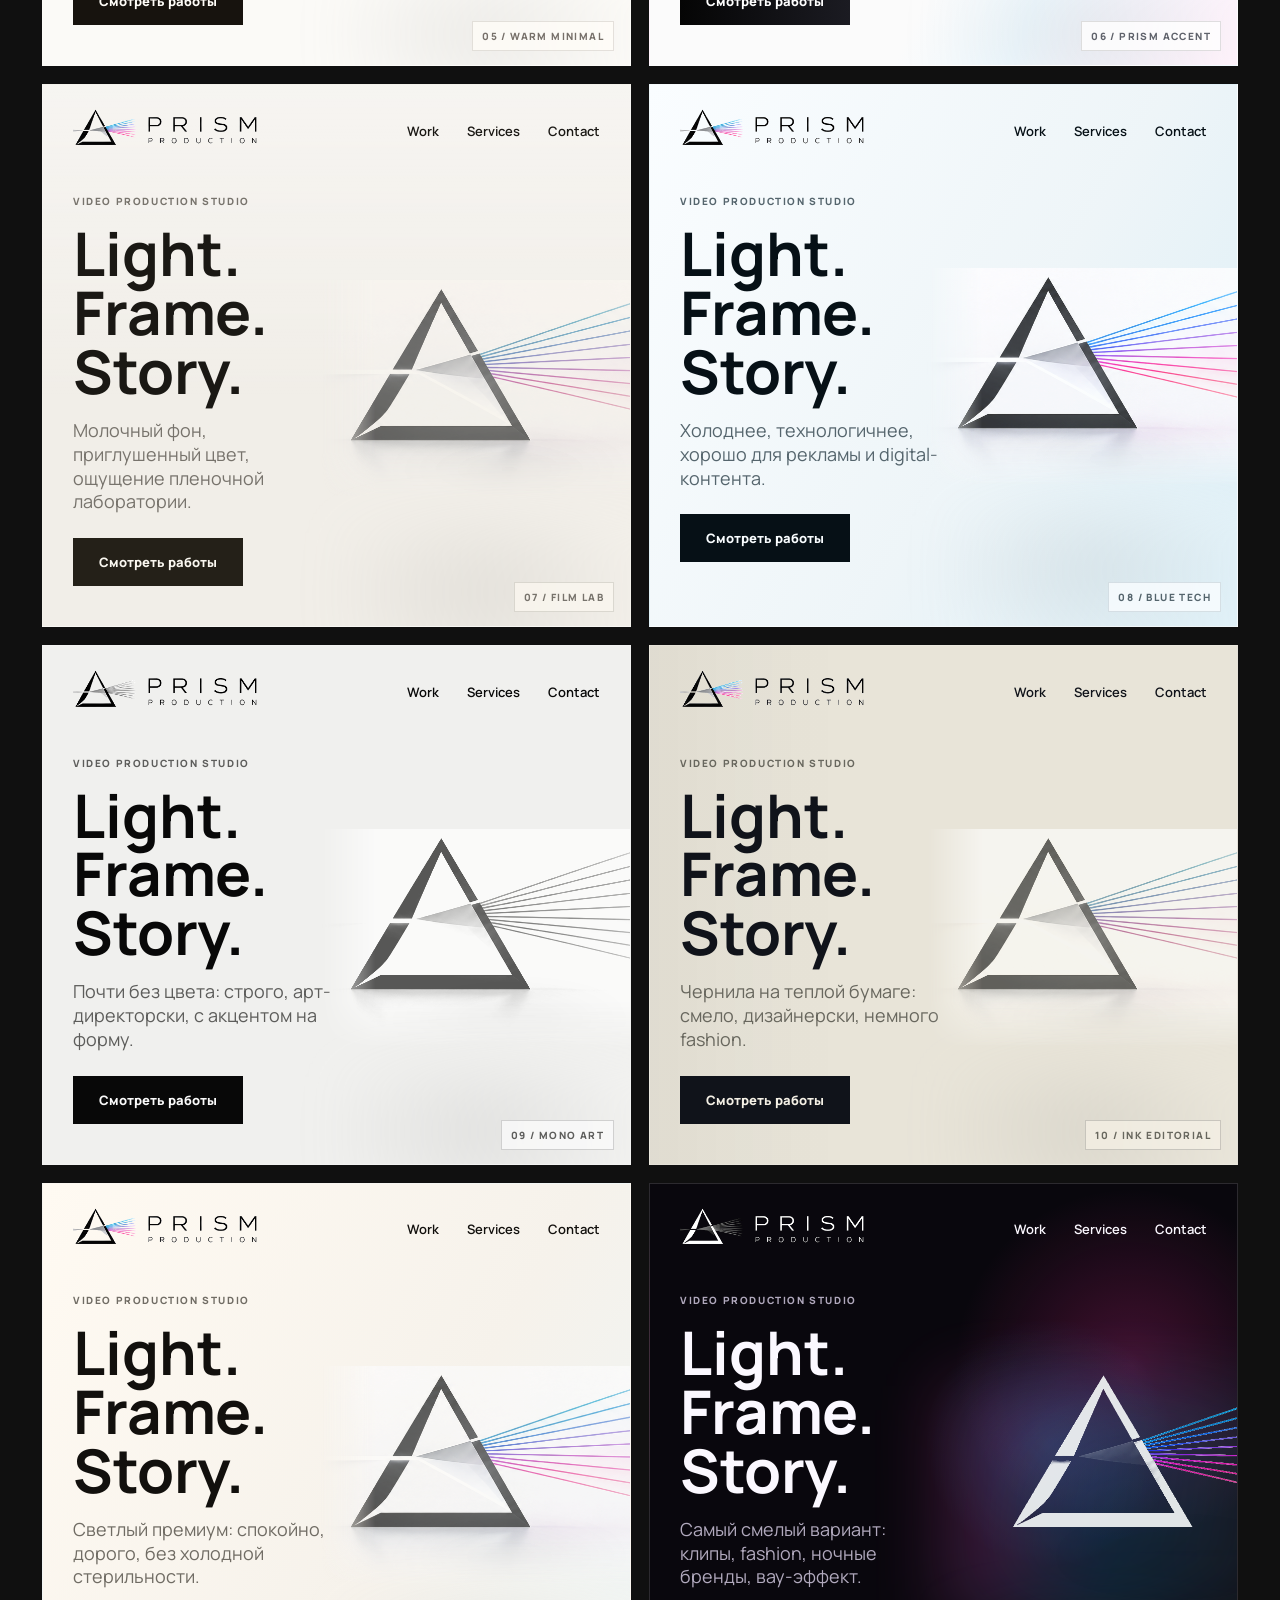
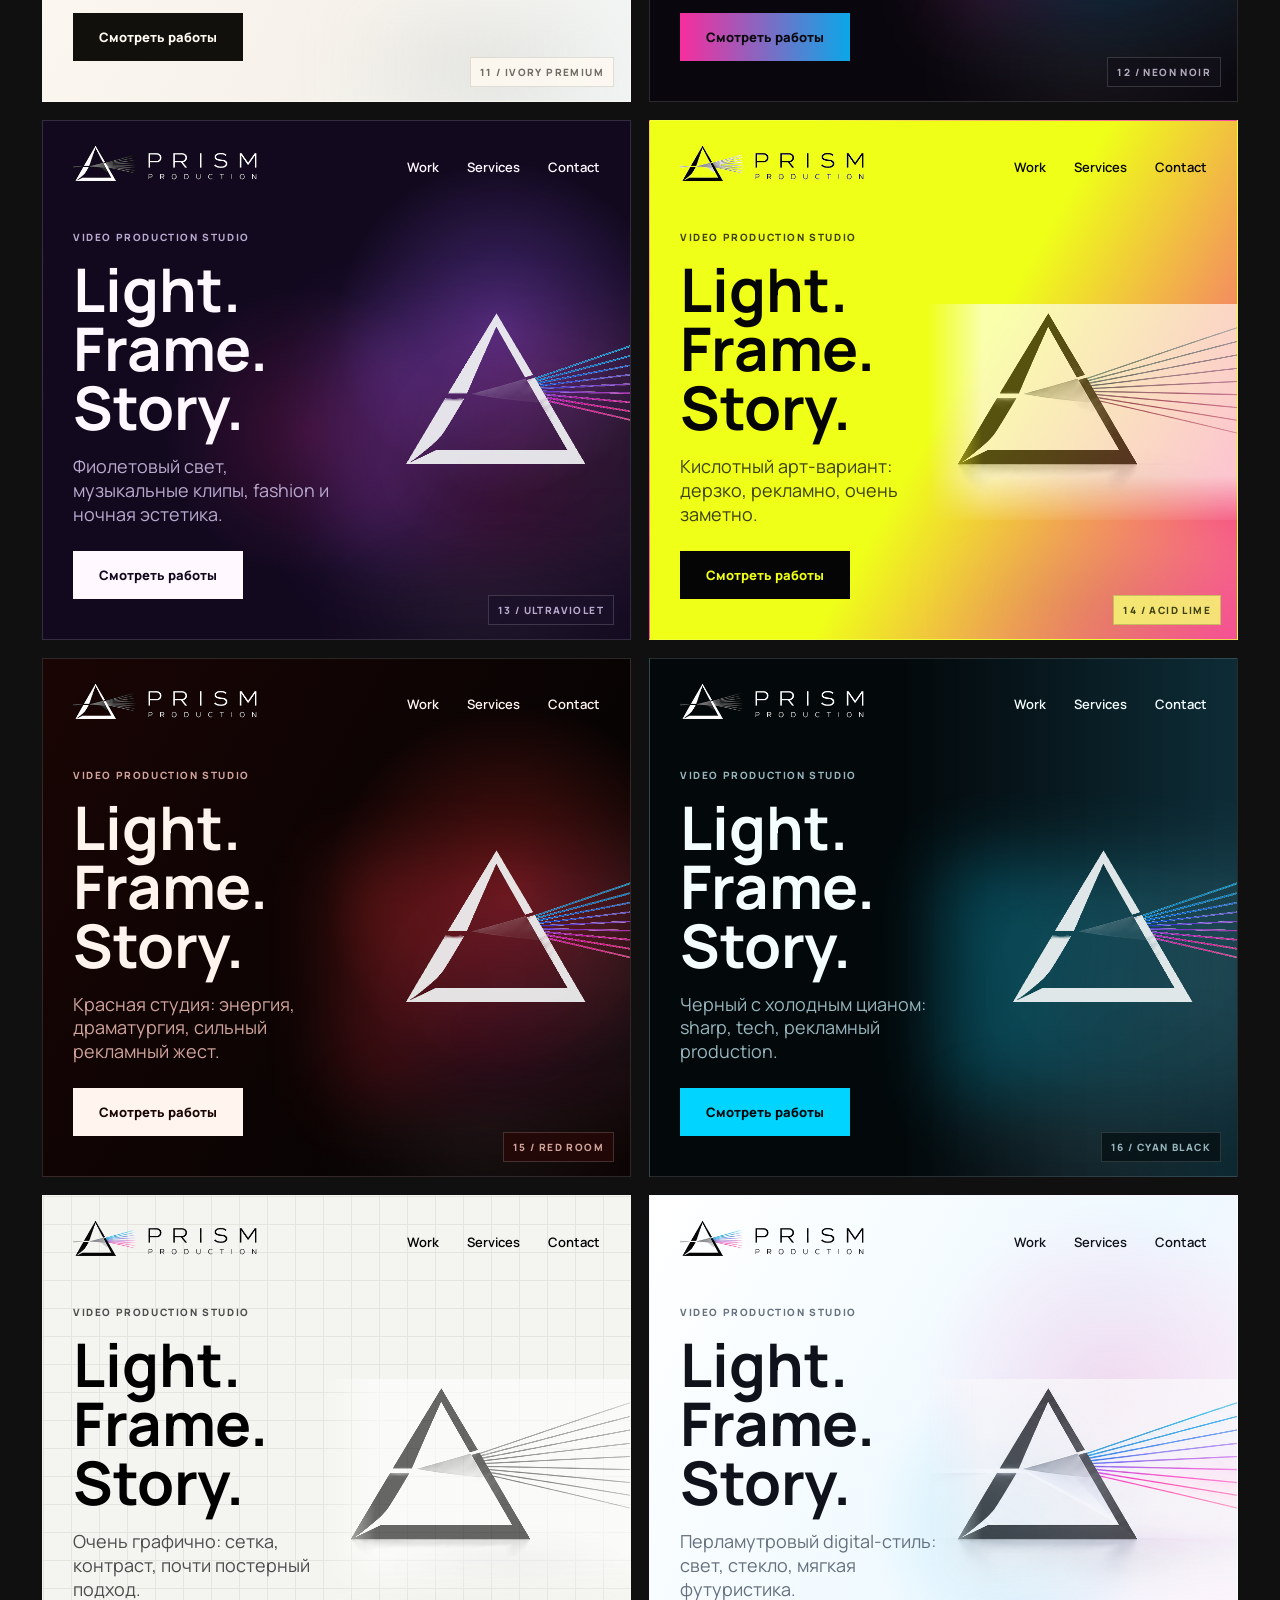
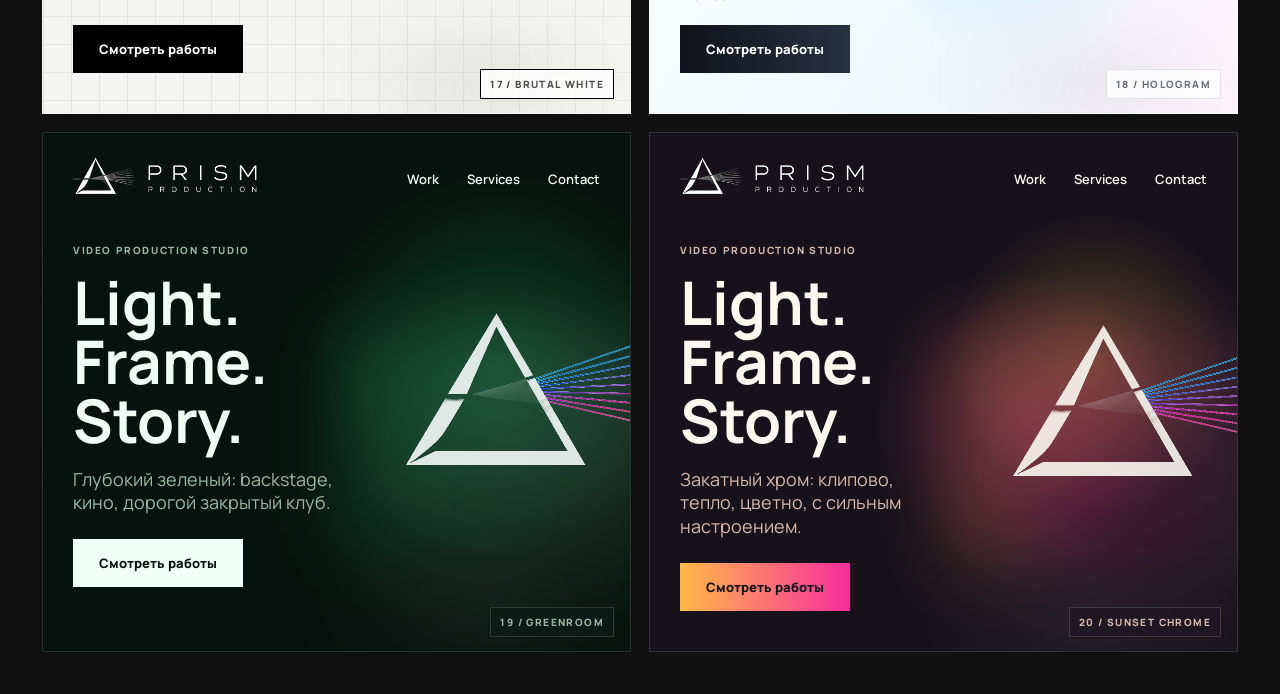
==== commit 17e4cd86: "Refresh color direction preview board" ====
--- a/preview-color-variants.html
+++ b/preview-color-variants.html
@@ -30,7 +30,7 @@
               <span>Видео, реклама и визуальные истории для брендов.</span>
               <button>Смотреть работы</button>
             </div>
-            <img src="assets/hero-prism.png" alt="" />
+            <div class="prism-plate"><img src="assets/hero-prism.png" alt="" /></div>
           </div>
         </article>
 
@@ -47,7 +47,7 @@
               <span>Темнее, кинематографичнее, больше ощущения студии.</span>
               <button>Смотреть работы</button>
             </div>
-            <img src="assets/hero-prism-transparent-light.png" alt="" />
+            <div class="prism-plate"><img src="assets/hero-prism-transparent-light.png" alt="" /></div>
           </div>
         </article>
 
@@ -64,7 +64,7 @@
               <span>Бумажный, журнальный стиль: теплее и спокойнее.</span>
               <button>Смотреть работы</button>
             </div>
-            <img src="assets/hero-prism.png" alt="" />
+            <div class="prism-plate"><img src="assets/hero-prism.png" alt="" /></div>
           </div>
         </article>
 
@@ -81,7 +81,7 @@
               <span>Серебро, графит, холодный премиальный тон.</span>
               <button>Смотреть работы</button>
             </div>
-            <img src="assets/hero-prism.png" alt="" />
+            <div class="prism-plate"><img src="assets/hero-prism.png" alt="" /></div>
           </div>
         </article>
 
@@ -98,7 +98,7 @@
               <span>Чисто, дружелюбно, мягче для малого бизнеса.</span>
               <button>Смотреть работы</button>
             </div>
-            <img src="assets/hero-prism.png" alt="" />
+            <div class="prism-plate"><img src="assets/hero-prism.png" alt="" /></div>
           </div>
         </article>
 
@@ -115,7 +115,7 @@
               <span>Оставляем белую базу, но усиливаем цвет лучей.</span>
               <button>Смотреть работы</button>
             </div>
-            <img src="assets/hero-prism.png" alt="" />
+            <div class="prism-plate"><img src="assets/hero-prism.png" alt="" /></div>
           </div>
         </article>
 
@@ -132,7 +132,7 @@
               <span>Молочный фон, приглушенный цвет, ощущение пленочной лаборатории.</span>
               <button>Смотреть работы</button>
             </div>
-            <img src="assets/hero-prism.png" alt="" />
+            <div class="prism-plate"><img src="assets/hero-prism.png" alt="" /></div>
           </div>
         </article>
 
@@ -149,7 +149,7 @@
               <span>Холоднее, технологичнее, хорошо для рекламы и digital-контента.</span>
               <button>Смотреть работы</button>
             </div>
-            <img src="assets/hero-prism.png" alt="" />
+            <div class="prism-plate"><img src="assets/hero-prism.png" alt="" /></div>
           </div>
         </article>
 
@@ -166,7 +166,7 @@
               <span>Почти без цвета: строго, арт-директорски, с акцентом на форму.</span>
               <button>Смотреть работы</button>
             </div>
-            <img src="assets/hero-prism.png" alt="" />
+            <div class="prism-plate"><img src="assets/hero-prism.png" alt="" /></div>
           </div>
         </article>
 
@@ -183,7 +183,7 @@
               <span>Чернила на теплой бумаге: смело, дизайнерски, немного fashion.</span>
               <button>Смотреть работы</button>
             </div>
-            <img src="assets/hero-prism.png" alt="" />
+            <div class="prism-plate"><img src="assets/hero-prism.png" alt="" /></div>
           </div>
         </article>
 
@@ -200,7 +200,7 @@
               <span>Светлый премиум: спокойно, дорого, без холодной стерильности.</span>
               <button>Смотреть работы</button>
             </div>
-            <img src="assets/hero-prism.png" alt="" />
+            <div class="prism-plate"><img src="assets/hero-prism.png" alt="" /></div>
           </div>
         </article>
 
@@ -217,7 +217,7 @@
               <span>Самый смелый вариант: клипы, fashion, ночные бренды, вау-эффект.</span>
               <button>Смотреть работы</button>
             </div>
-            <img src="assets/hero-prism-transparent-light.png" alt="" />
+            <div class="prism-plate"><img src="assets/hero-prism-transparent-light.png" alt="" /></div>
           </div>
         </article>
 
@@ -234,7 +234,7 @@
               <span>Фиолетовый свет, музыкальные клипы, fashion и ночная эстетика.</span>
               <button>Смотреть работы</button>
             </div>
-            <img src="assets/hero-prism-transparent-light.png" alt="" />
+            <div class="prism-plate"><img src="assets/hero-prism-transparent-light.png" alt="" /></div>
           </div>
         </article>
 
@@ -251,7 +251,7 @@
               <span>Кислотный арт-вариант: дерзко, рекламно, очень заметно.</span>
               <button>Смотреть работы</button>
             </div>
-            <img src="assets/hero-prism.png" alt="" />
+            <div class="prism-plate"><img src="assets/hero-prism.png" alt="" /></div>
           </div>
         </article>
 
@@ -268,7 +268,7 @@
               <span>Красная студия: энергия, драматургия, сильный рекламный жест.</span>
               <button>Смотреть работы</button>
             </div>
-            <img src="assets/hero-prism-transparent-light.png" alt="" />
+            <div class="prism-plate"><img src="assets/hero-prism-transparent-light.png" alt="" /></div>
           </div>
         </article>
 
@@ -285,7 +285,7 @@
               <span>Черный с холодным цианом: sharp, tech, рекламный production.</span>
               <button>Смотреть работы</button>
             </div>
-            <img src="assets/hero-prism-transparent-light.png" alt="" />
+            <div class="prism-plate"><img src="assets/hero-prism-transparent-light.png" alt="" /></div>
           </div>
         </article>
 
@@ -302,7 +302,7 @@
               <span>Очень графично: сетка, контраст, почти постерный подход.</span>
               <button>Смотреть работы</button>
             </div>
-            <img src="assets/hero-prism.png" alt="" />
+            <div class="prism-plate"><img src="assets/hero-prism.png" alt="" /></div>
           </div>
         </article>
 
@@ -319,7 +319,7 @@
               <span>Перламутровый digital-стиль: свет, стекло, мягкая футуристика.</span>
               <button>Смотреть работы</button>
             </div>
-            <img src="assets/hero-prism.png" alt="" />
+            <div class="prism-plate"><img src="assets/hero-prism.png" alt="" /></div>
           </div>
         </article>
 
@@ -336,7 +336,7 @@
               <span>Глубокий зеленый: backstage, кино, дорогой закрытый клуб.</span>
               <button>Смотреть работы</button>
             </div>
-            <img src="assets/hero-prism-transparent-light.png" alt="" />
+            <div class="prism-plate"><img src="assets/hero-prism-transparent-light.png" alt="" /></div>
           </div>
         </article>
 
@@ -353,7 +353,7 @@
               <span>Закатный хром: клипово, тепло, цветно, с сильным настроением.</span>
               <button>Смотреть работы</button>
             </div>
-            <img src="assets/hero-prism-transparent-light.png" alt="" />
+            <div class="prism-plate"><img src="assets/hero-prism-transparent-light.png" alt="" /></div>
           </div>
         </article>
       </section>
--- a/preview-color-variants.css
+++ b/preview-color-variants.css
@@ -115,6 +115,22 @@
   pointer-events: none;
 }
 
+.mockup-hero::before {
+  position: absolute;
+  right: -10%;
+  bottom: -18%;
+  z-index: 1;
+  width: 65%;
+  height: 44%;
+  background:
+    radial-gradient(ellipse at 46% 42%, color-mix(in srgb, var(--ink) 24%, transparent), transparent 58%),
+    linear-gradient(90deg, transparent, color-mix(in srgb, var(--paper) 72%, transparent));
+  content: "";
+  filter: blur(22px);
+  opacity: 0.28;
+  pointer-events: none;
+}
+
 .mockup-hero div {
   position: relative;
   z-index: 3;
@@ -156,14 +172,38 @@
   font-weight: 800;
 }
 
-.mockup-hero > img {
+.prism-plate {
   position: relative;
   z-index: 2;
   width: 118%;
   margin-left: -6%;
+  isolation: isolate;
+  -webkit-mask-image:
+    linear-gradient(90deg, transparent 0, #000 16%, #000 100%),
+    linear-gradient(180deg, #000 0, #000 78%, transparent 100%);
+  -webkit-mask-composite: source-in;
+  mask-image:
+    linear-gradient(90deg, transparent 0, #000 16%, #000 100%),
+    linear-gradient(180deg, #000 0, #000 78%, transparent 100%);
+  mask-composite: intersect;
+}
+
+.prism-plate::after {
+  position: absolute;
+  right: 6%;
+  bottom: 2%;
+  left: 16%;
+  z-index: -1;
+  height: 24%;
+  background: radial-gradient(ellipse at center, rgba(0, 0, 0, 0.2), transparent 68%);
+  content: "";
+  filter: blur(18px);
+  opacity: var(--prism-shadow, 0.42);
+}
+
+.prism-plate img {
+  width: 100%;
   mix-blend-mode: multiply;
-  -webkit-mask-image: linear-gradient(90deg, transparent 0, #000 20%, #000 100%);
-  mask-image: linear-gradient(90deg, transparent 0, #000 20%, #000 100%);
 }
 
 .dark {
@@ -181,12 +221,22 @@
   mix-blend-mode: screen;
 }
 
-.dark .mockup-hero > img {
+.dark .prism-plate img {
   opacity: 0.88;
   filter: saturate(0.8) contrast(1.06) drop-shadow(0 24px 46px rgba(255, 255, 255, 0.08));
   mix-blend-mode: normal;
+}
+
+.dark .prism-plate,
+.neon-noir .prism-plate,
+.ultraviolet .prism-plate,
+.red-room .prism-plate,
+.cyan-black .prism-plate,
+.greenroom .prism-plate,
+.sunset-chrome .prism-plate {
   -webkit-mask-image: none;
   mask-image: none;
+  transform: translateX(16%);
 }
 
 .paper {
@@ -207,7 +257,7 @@
   pointer-events: none;
 }
 
-.paper .mockup-hero > img {
+.paper .prism-plate img {
   opacity: 0.5;
   filter: grayscale(0.2) sepia(0.18) contrast(0.95);
 }
@@ -221,7 +271,7 @@
   background: linear-gradient(180deg, #f3f3f3, #d8dadd);
 }
 
-.graphite .mockup-hero > img {
+.graphite .prism-plate img {
   opacity: 0.72;
   filter: grayscale(0.75) contrast(1.1);
 }
@@ -234,7 +284,7 @@
   --line: rgba(40, 30, 18, 0.12);
 }
 
-.warm .mockup-hero > img {
+.warm .prism-plate img {
   opacity: 0.7;
   filter: saturate(0.82) contrast(0.98);
 }
@@ -248,7 +298,7 @@
   background: linear-gradient(115deg, #fbfbfb 0%, #fbfbfb 58%, #eef9ff 72%, #fff0fa 100%);
 }
 
-.accent .mockup-hero > img {
+.accent .prism-plate img {
   opacity: 0.9;
   filter: saturate(1.28) contrast(1.03);
 }
@@ -268,7 +318,7 @@
     #f1eee8;
 }
 
-.film-lab .mockup-hero > img {
+.film-lab .prism-plate img {
   opacity: 0.62;
   filter: saturate(0.72) contrast(0.92) sepia(0.08);
 }
@@ -288,7 +338,7 @@
     linear-gradient(120deg, #fafdff 0%, #eef5f8 58%, #dbeef6 100%);
 }
 
-.blue-tech .mockup-hero > img {
+.blue-tech .prism-plate img {
   opacity: 0.78;
   filter: hue-rotate(12deg) saturate(1.15) contrast(1.02);
 }
@@ -307,7 +357,7 @@
   background: #f0f0ee;
 }
 
-.mono-art .mockup-hero > img {
+.mono-art .prism-plate img {
   opacity: 0.64;
   filter: grayscale(1) contrast(1.16);
 }
@@ -327,7 +377,7 @@
     #e8e4d8;
 }
 
-.ink-editorial .mockup-hero > img {
+.ink-editorial .prism-plate img {
   opacity: 0.58;
   filter: grayscale(0.45) sepia(0.08) contrast(1.05);
 }
@@ -347,7 +397,7 @@
     linear-gradient(120deg, #fffaf2 0%, #f6f2eb 62%, #eef4f4 100%);
 }
 
-.ivory-premium .mockup-hero > img {
+.ivory-premium .prism-plate img {
   opacity: 0.66;
   filter: saturate(0.9) contrast(1);
 }
@@ -376,13 +426,10 @@
   mix-blend-mode: screen;
 }
 
-.neon-noir .mockup-hero > img {
+.neon-noir .prism-plate img {
   opacity: 0.9;
   filter: saturate(1.28) contrast(1.05) drop-shadow(0 28px 58px rgba(247, 45, 157, 0.18));
   mix-blend-mode: normal;
-  clip-path: none;
-  -webkit-mask-image: none;
-  mask-image: none;
 }
 
 .neon-noir .mockup-hero button {
@@ -412,15 +459,13 @@
   mix-blend-mode: screen;
 }
 
-.ultraviolet .mockup-hero > img,
-.red-room .mockup-hero > img,
-.cyan-black .mockup-hero > img,
-.greenroom .mockup-hero > img {
+.ultraviolet .prism-plate img,
+.red-room .prism-plate img,
+.cyan-black .prism-plate img,
+.greenroom .prism-plate img {
   opacity: 0.9;
   filter: saturate(1.08) contrast(1.04) drop-shadow(0 28px 58px rgba(255, 255, 255, 0.1));
   mix-blend-mode: normal;
-  -webkit-mask-image: none;
-  mask-image: none;
 }
 
 .ultraviolet .mockup-hero button {
@@ -442,7 +487,7 @@
   filter: grayscale(1) contrast(1.15);
 }
 
-.acid-lime .mockup-hero > img {
+.acid-lime .prism-plate img {
   opacity: 0.64;
   filter: grayscale(0.7) contrast(1.22);
 }
@@ -505,7 +550,7 @@
   border-color: #000;
 }
 
-.brutal-white .mockup-hero > img {
+.brutal-white .prism-plate img {
   opacity: 0.58;
   filter: grayscale(1) contrast(1.35);
 }
@@ -528,7 +573,7 @@
     linear-gradient(120deg, #ffffff, #eef9ff 60%, #fff1fb);
 }
 
-.hologram .mockup-hero > img {
+.hologram .prism-plate img {
   opacity: 0.72;
   filter: saturate(1.18) contrast(0.98);
 }
@@ -574,12 +619,10 @@
   mix-blend-mode: screen;
 }
 
-.sunset-chrome .mockup-hero > img {
+.sunset-chrome .prism-plate img {
   opacity: 0.88;
   filter: sepia(0.08) saturate(1.24) contrast(1.04) drop-shadow(0 28px 58px rgba(255, 186, 73, 0.14));
   mix-blend-mode: normal;
-  -webkit-mask-image: none;
-  mask-image: none;
 }
 
 .sunset-chrome .mockup-hero button {
@@ -592,19 +635,65 @@
     padding: 24px;
   }
 
+  .preview-intro {
+    align-items: start;
+    flex-direction: column;
+  }
+
+  .preview-intro h1 {
+    font-size: clamp(38px, 12vw, 58px);
+  }
+
   .variant-grid {
     grid-template-columns: 1fr;
   }
 
+  .mockup {
+    min-height: 690px;
+  }
+
+  .mockup-header {
+    gap: 18px;
+    padding: 24px;
+  }
+
+  .mockup-header img {
+    width: 190px;
+  }
+
+  .mockup-header nav {
+    display: none;
+  }
+
   .mockup-hero {
     grid-template-columns: 1fr;
-  }
-
-  .mockup-hero > img {
+    align-items: start;
+    min-height: 560px;
+    padding: 28px 24px 40px;
+  }
+
+  .mockup-hero h2 {
+    max-width: 260px;
+    font-size: clamp(46px, 15vw, 58px);
+    word-break: normal;
+  }
+
+  .mockup-hero span {
+    max-width: 260px;
+    font-size: 17px;
+  }
+
+  .prism-plate {
     position: absolute;
-    right: -170px;
-    bottom: 0;
-    width: 520px;
-    opacity: 0.38;
-  }
-}
+    top: 318px;
+    right: -260px;
+    width: 620px;
+    opacity: 0.34;
+    pointer-events: none;
+  }
+
+  .mockup-label {
+    right: 20px;
+    bottom: 20px;
+  }
+}
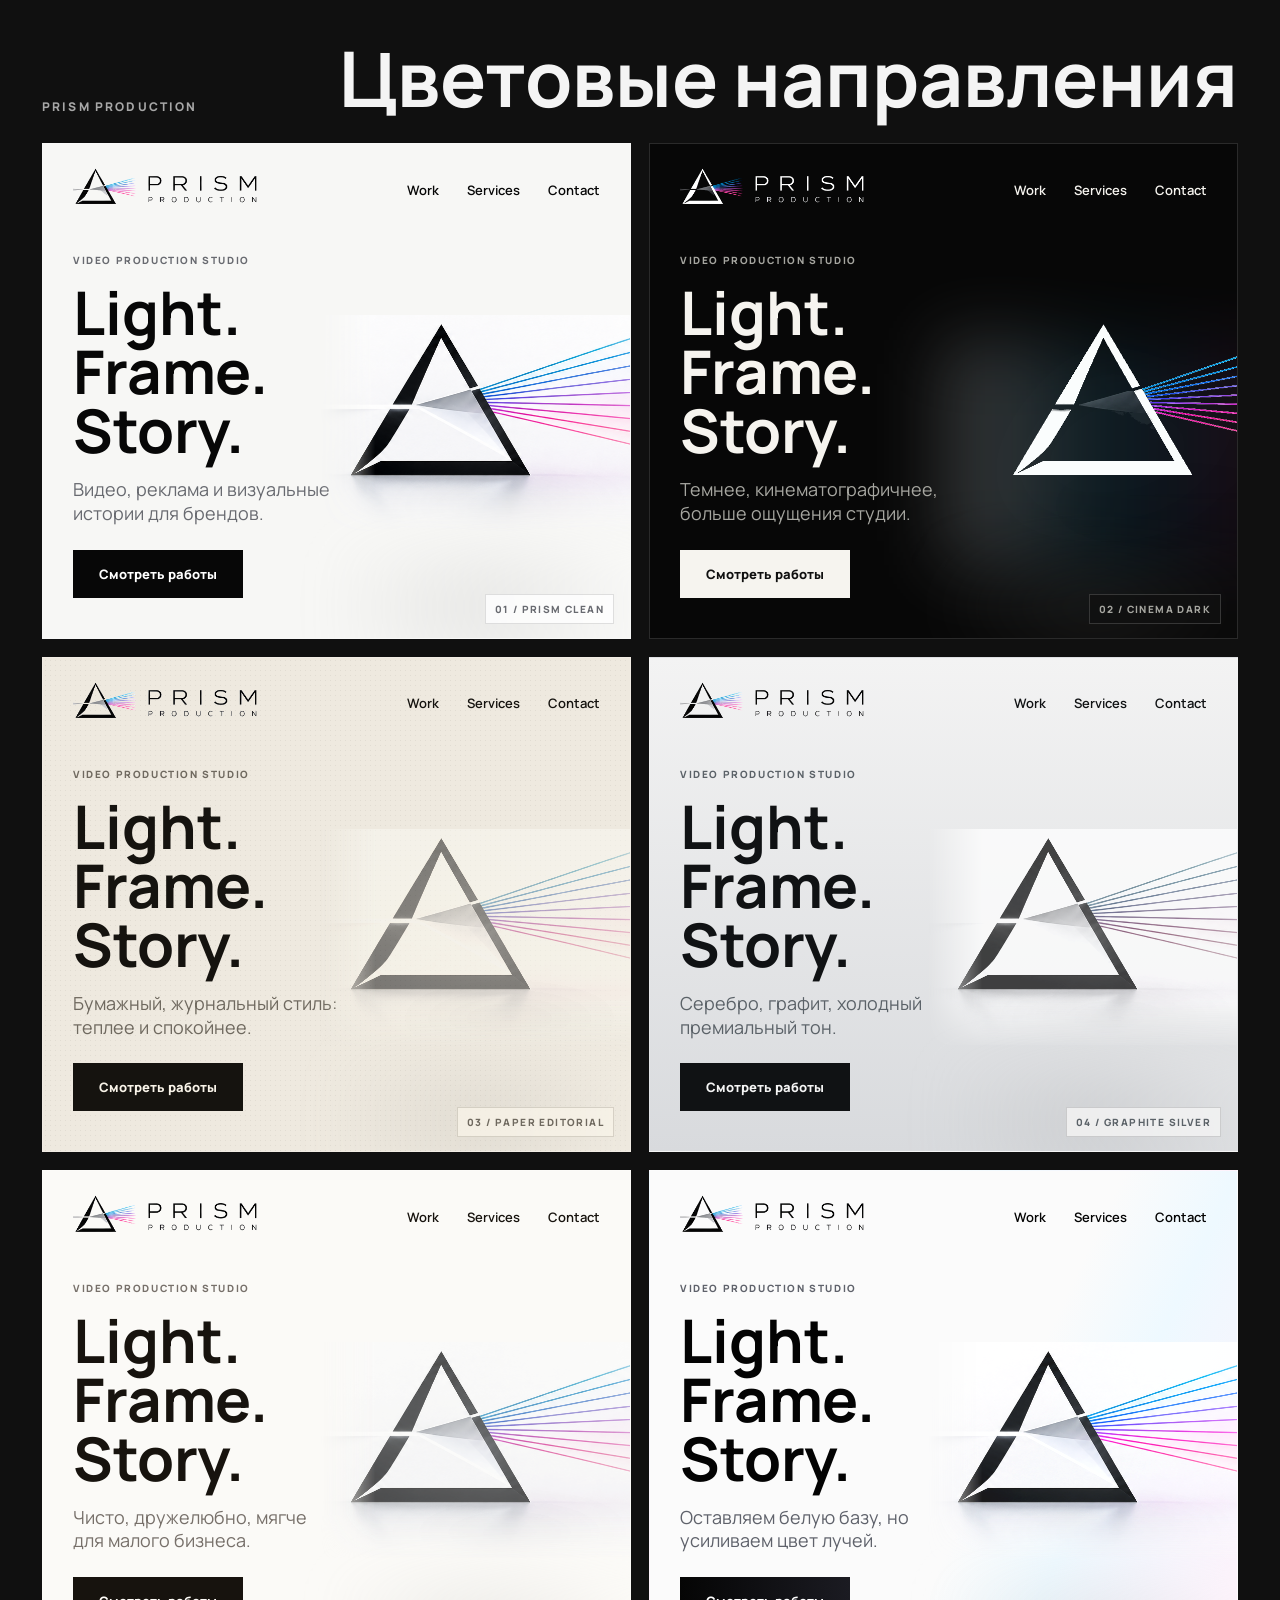
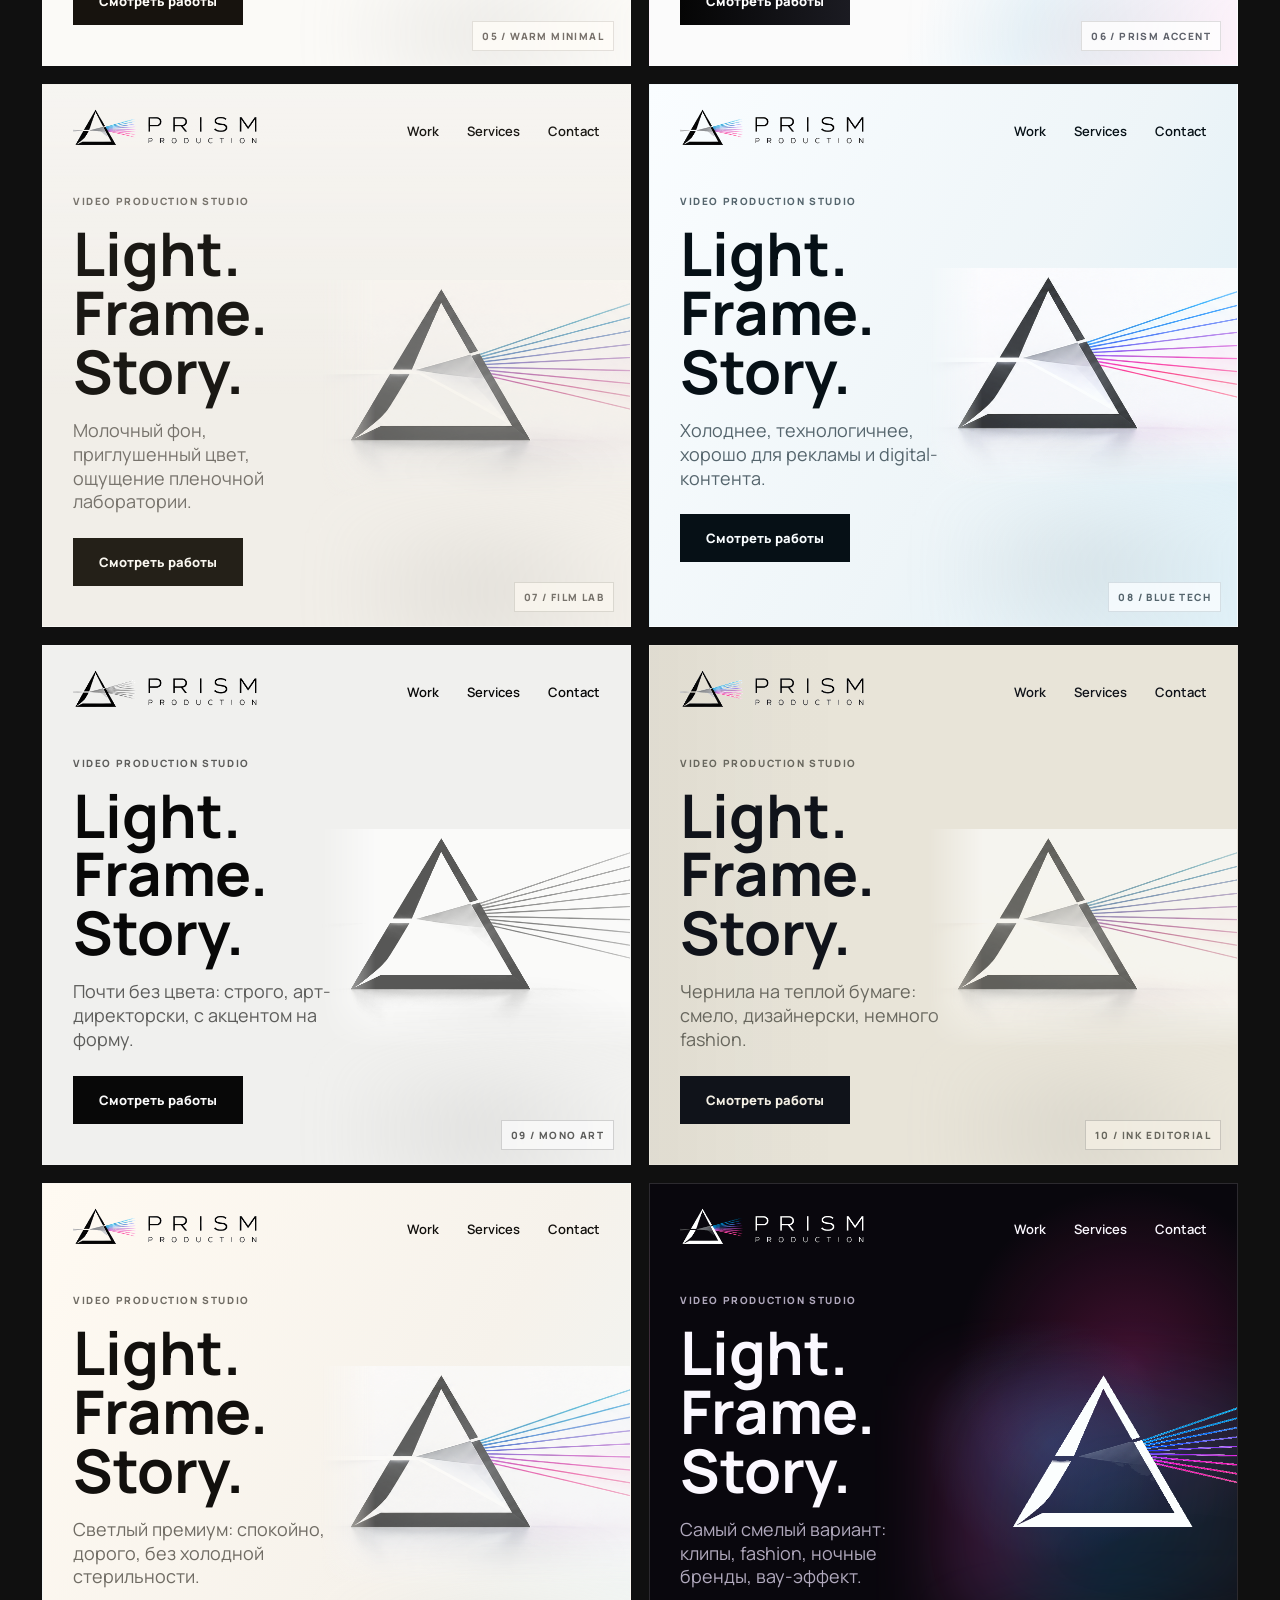
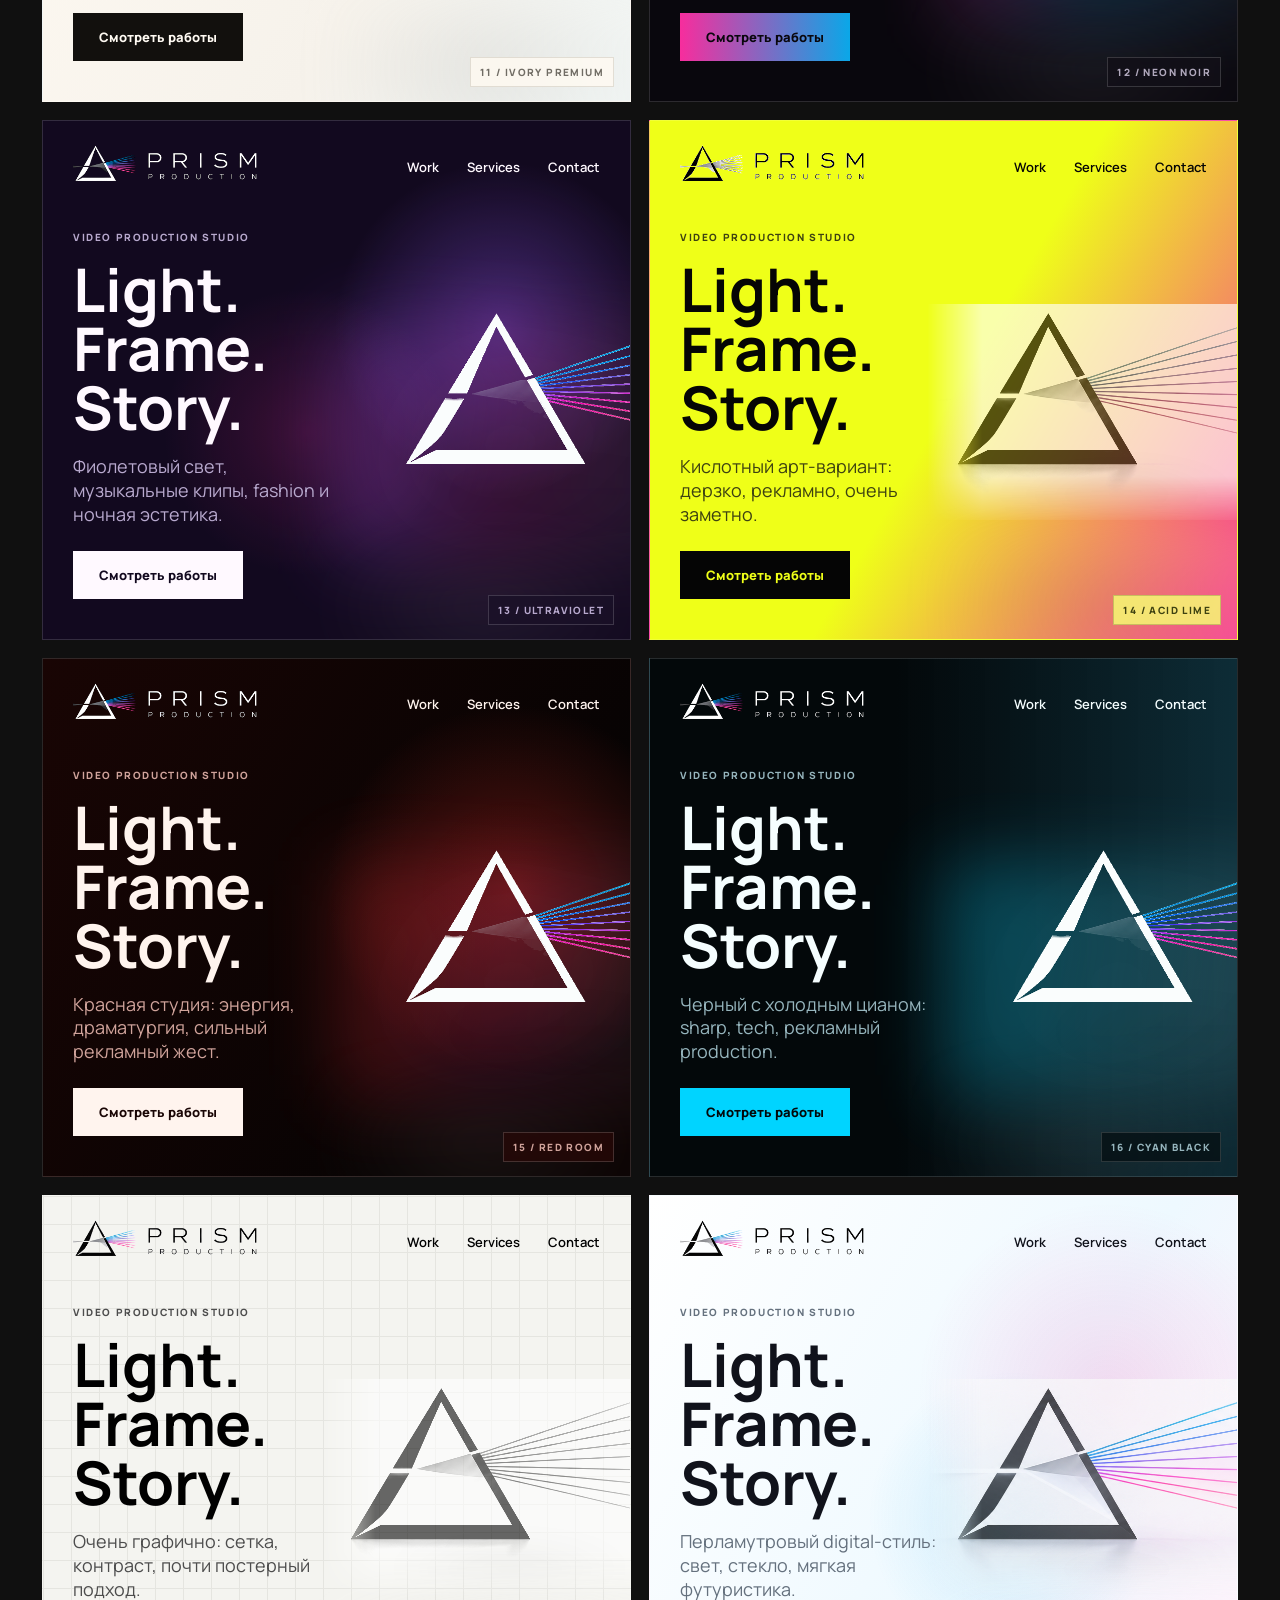
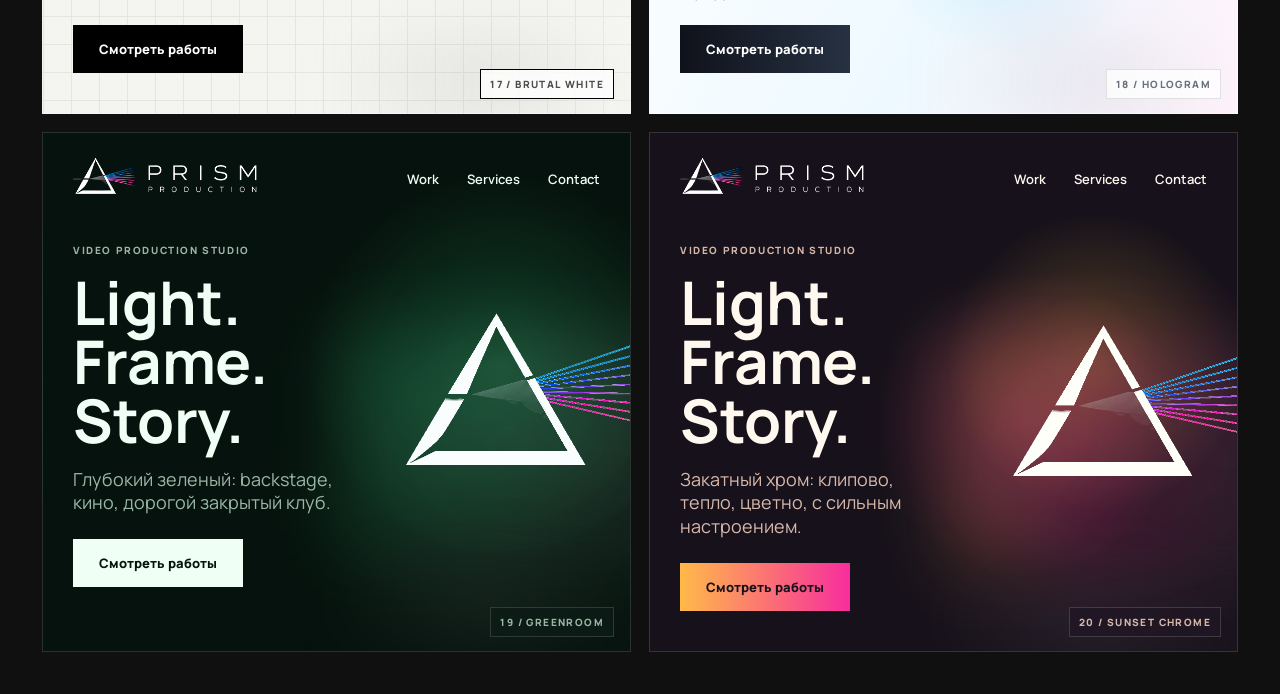
==== commit 0b288e03: "Remove dark prism preview backplates" ====
--- a/preview-color-variants.html
+++ b/preview-color-variants.html
@@ -47,7 +47,7 @@
               <span>Темнее, кинематографичнее, больше ощущения студии.</span>
               <button>Смотреть работы</button>
             </div>
-            <div class="prism-plate"><img src="assets/hero-prism-transparent-light.png" alt="" /></div>
+            <div class="prism-plate"><img src="assets/hero-prism-dark-clean.png" alt="" /></div>
           </div>
         </article>
 
@@ -217,7 +217,7 @@
               <span>Самый смелый вариант: клипы, fashion, ночные бренды, вау-эффект.</span>
               <button>Смотреть работы</button>
             </div>
-            <div class="prism-plate"><img src="assets/hero-prism-transparent-light.png" alt="" /></div>
+            <div class="prism-plate"><img src="assets/hero-prism-dark-clean.png" alt="" /></div>
           </div>
         </article>
 
@@ -234,7 +234,7 @@
               <span>Фиолетовый свет, музыкальные клипы, fashion и ночная эстетика.</span>
               <button>Смотреть работы</button>
             </div>
-            <div class="prism-plate"><img src="assets/hero-prism-transparent-light.png" alt="" /></div>
+            <div class="prism-plate"><img src="assets/hero-prism-dark-clean.png" alt="" /></div>
           </div>
         </article>
 
@@ -268,7 +268,7 @@
               <span>Красная студия: энергия, драматургия, сильный рекламный жест.</span>
               <button>Смотреть работы</button>
             </div>
-            <div class="prism-plate"><img src="assets/hero-prism-transparent-light.png" alt="" /></div>
+            <div class="prism-plate"><img src="assets/hero-prism-dark-clean.png" alt="" /></div>
           </div>
         </article>
 
@@ -285,7 +285,7 @@
               <span>Черный с холодным цианом: sharp, tech, рекламный production.</span>
               <button>Смотреть работы</button>
             </div>
-            <div class="prism-plate"><img src="assets/hero-prism-transparent-light.png" alt="" /></div>
+            <div class="prism-plate"><img src="assets/hero-prism-dark-clean.png" alt="" /></div>
           </div>
         </article>
 
@@ -336,7 +336,7 @@
               <span>Глубокий зеленый: backstage, кино, дорогой закрытый клуб.</span>
               <button>Смотреть работы</button>
             </div>
-            <div class="prism-plate"><img src="assets/hero-prism-transparent-light.png" alt="" /></div>
+            <div class="prism-plate"><img src="assets/hero-prism-dark-clean.png" alt="" /></div>
           </div>
         </article>
 
@@ -353,7 +353,7 @@
               <span>Закатный хром: клипово, тепло, цветно, с сильным настроением.</span>
               <button>Смотреть работы</button>
             </div>
-            <div class="prism-plate"><img src="assets/hero-prism-transparent-light.png" alt="" /></div>
+            <div class="prism-plate"><img src="assets/hero-prism-dark-clean.png" alt="" /></div>
           </div>
         </article>
       </section>
--- a/preview-color-variants.css
+++ b/preview-color-variants.css
@@ -217,13 +217,13 @@
 }
 
 .dark .mockup-header img {
-  filter: invert(1) grayscale(1) contrast(1.12);
+  filter: invert(1) hue-rotate(180deg) saturate(1.18) contrast(1.08);
   mix-blend-mode: screen;
 }
 
 .dark .prism-plate img {
-  opacity: 0.88;
-  filter: saturate(0.8) contrast(1.06) drop-shadow(0 24px 46px rgba(255, 255, 255, 0.08));
+  opacity: 1;
+  filter: saturate(1.18) contrast(1.04) drop-shadow(0 24px 46px rgba(255, 255, 255, 0.08));
   mix-blend-mode: normal;
 }
 
@@ -234,6 +234,7 @@
 .cyan-black .prism-plate,
 .greenroom .prism-plate,
 .sunset-chrome .prism-plate {
+  isolation: auto;
   -webkit-mask-image: none;
   mask-image: none;
   transform: translateX(16%);
@@ -422,12 +423,12 @@
 }
 
 .neon-noir .mockup-header img {
-  filter: invert(1) grayscale(1) contrast(1.08);
+  filter: invert(1) hue-rotate(180deg) saturate(1.18) contrast(1.08);
   mix-blend-mode: screen;
 }
 
 .neon-noir .prism-plate img {
-  opacity: 0.9;
+  opacity: 1;
   filter: saturate(1.28) contrast(1.05) drop-shadow(0 28px 58px rgba(247, 45, 157, 0.18));
   mix-blend-mode: normal;
 }
@@ -455,7 +456,7 @@
 .red-room .mockup-header img,
 .cyan-black .mockup-header img,
 .greenroom .mockup-header img {
-  filter: invert(1) grayscale(1) contrast(1.08);
+  filter: invert(1) hue-rotate(180deg) saturate(1.18) contrast(1.08);
   mix-blend-mode: screen;
 }
 
@@ -463,8 +464,8 @@
 .red-room .prism-plate img,
 .cyan-black .prism-plate img,
 .greenroom .prism-plate img {
-  opacity: 0.9;
-  filter: saturate(1.08) contrast(1.04) drop-shadow(0 28px 58px rgba(255, 255, 255, 0.1));
+  opacity: 1;
+  filter: saturate(1.18) contrast(1.04) drop-shadow(0 28px 58px rgba(255, 255, 255, 0.1));
   mix-blend-mode: normal;
 }
 
@@ -615,12 +616,12 @@
 }
 
 .sunset-chrome .mockup-header img {
-  filter: invert(1) grayscale(1) contrast(1.08);
+  filter: invert(1) hue-rotate(180deg) saturate(1.18) contrast(1.08);
   mix-blend-mode: screen;
 }
 
 .sunset-chrome .prism-plate img {
-  opacity: 0.88;
+  opacity: 1;
   filter: sepia(0.08) saturate(1.24) contrast(1.04) drop-shadow(0 28px 58px rgba(255, 186, 73, 0.14));
   mix-blend-mode: normal;
 }
